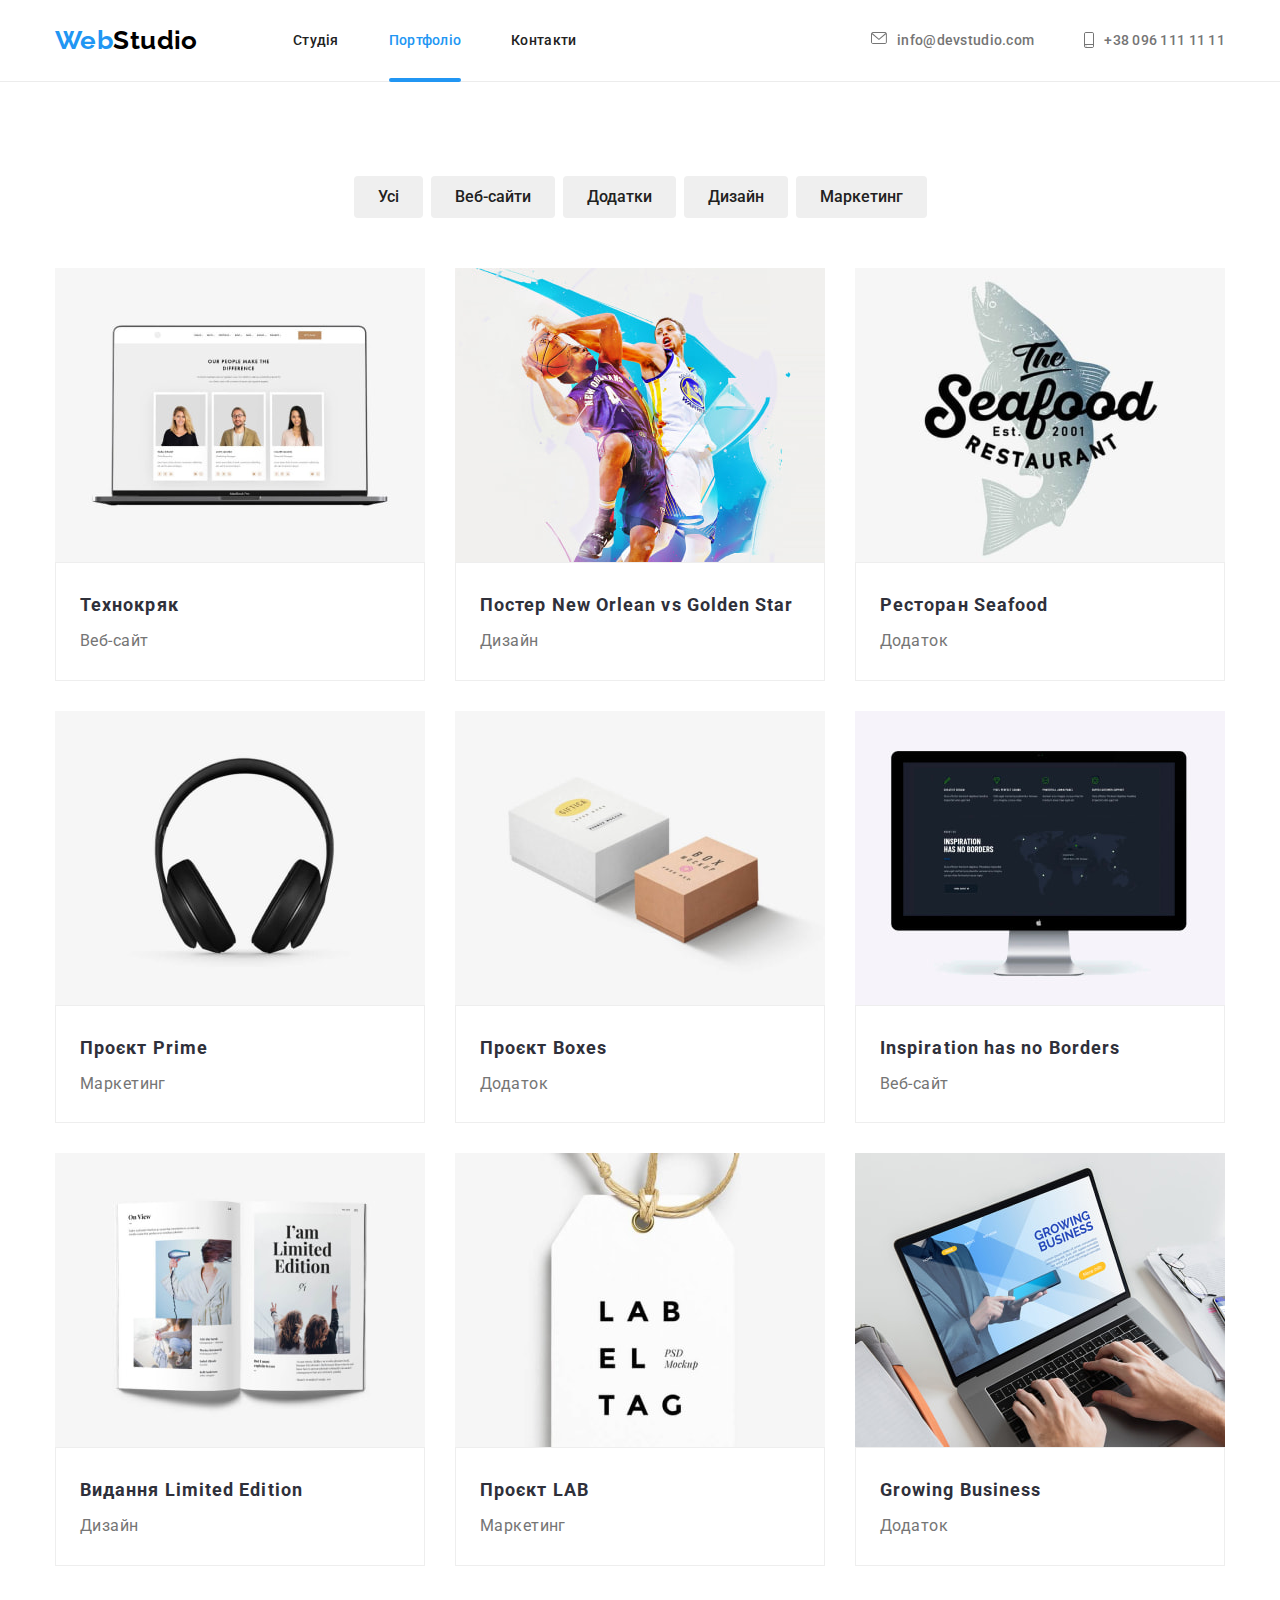
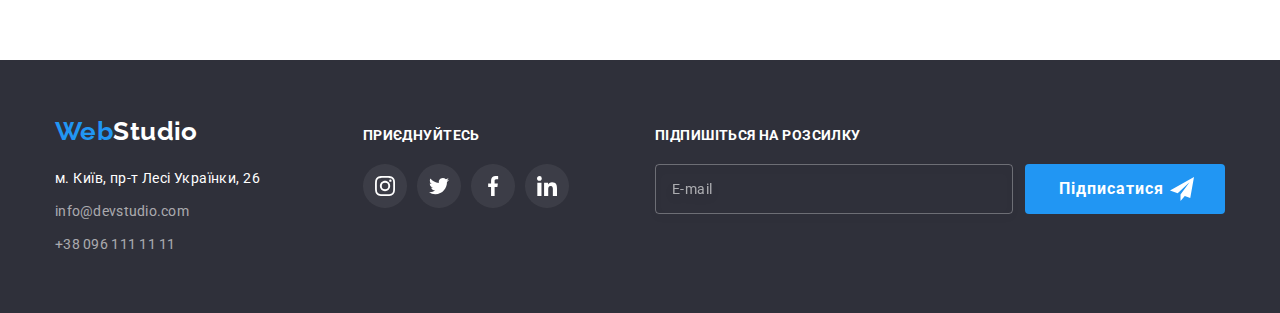
==== portfolio.html @ 3ad9e241 "v1.0" ====
<!DOCTYPE html>
<html lang="uk">

<head>
    <meta charset="UTF-8">
    <meta http-equiv="X-UA-Compatible" content="IE=edge">
    <meta name="viewport" content="width=device-width, initial-scale=1.0">
    <link rel="preconnect" href="https://fonts.googleapis.com">
    <link rel="preconnect" href="https://fonts.gstatic.com" crossorigin>
    <link
        href="https://fonts.googleapis.com/css2?family=Raleway:wght@700&family=Roboto:wght@400;500;700;900&display=swap"
        rel="stylesheet">
    <title>Портфоліо</title>
    <link rel="stylesheet" href="https://cdnjs.cloudflare.com/ajax/libs/modern-normalize/1.1.0/modern-normalize.css">
    <link rel="stylesheet" href="./styles/styles.css">
</head>

<body>

    <header>
        <div class="header-portfolio">
            <nav>
                <div class="header-container">
                    <a href="./index.html" class="logo">Web<span class="header-logostudio">Studio</span></a>
                    <ul class="site-nav">
                        <li class="item"><a href="./index.html" class="link">Студія</a></li>
                        <li class="item"><a href="./portfolio.html" class="link current">Портфоліо</a></li>
                        <li class="item"><a href="./index.html" class="link ">Контакти</a></li>
                    </ul>
                    <ul class="site-contacts">
                        <li class="item-contacts"><a href="mailto:info@devstudio.com" class="contacts"><svg
                                    class="icon-two" width="16" height="12">
                                    <use href="./images/icons.svg#.iconletter"></use>
                                </svg>info@devstudio.com</a>
                        </li>
                        <li class="item-contacts"><a href="tel:+380961111111" class="contacts"><svg class="icon-one"
                                    width="16" height="12">
                                    <use href="./images/icons.svg#.iconsmartphone"></use>
                                </svg>+38 096 111 11 11</a>
                        </li>
                    </ul>
                </div>
            </nav>
        </div>
    </header>

    <main>
        <section class="section">
            <div class="container">
                <h1 class="visually-hidden">Портфоліо</h1>
                <ul class="nav-portfolio">
                    <li class="item-nav-portfolio"><button type="button" class="button">Усі</button></li>
                    <li class="item-nav-portfolio"><button type="button" class="button">Веб-сайти</button></li>
                    <li class="item-nav-portfolio"><button type="button" class="button">Додатки</button></li>
                    <li class="item-nav-portfolio"><button type="button" class="button">Дизайн</button></li>
                    <li class="item-nav-portfolio"><button type="button" class="button">Маркетинг</button></li>
                </ul>
                <ul class="portfolio">
                    <li class="portfolio-elements">
                        <a href="">
                            <div class="portfolio-relative">
                                <img src="./images/tehnokrjak.jpg" alt="tehnokrjak" height="294" width="370">
                                <div class="portfolio-absolute">
                                    <h3>
                                        Ресурс пропонує комплексні пропозиції з різним рівнем функціоналу та сервісів.
                                        Все
                                        це дозволить відвідувачу отримати
                                        вичерпні відомості про компанію чи приватну особу.
                                    </h3>
                                </div>
                            </div>
                            <div class="img-text">
                                <h2 class="section-text items-element">Технокряк</h2>
                                <p class="section-title items-element">Веб-сайт</p>
                            </div>
                        </a>
                    </li>
                    <li class="portfolio-elements">
                        <a href="">
                            <div class="portfolio-relative">
                                <img src="./images/orleanvsgolden.jpg" alt="orleanvsgolden" height="294" width="370">
                                <div class="portfolio-absolute">
                                    <h3>
                                        Ресурс пропонує комплексні пропозиції з різним рівнем функціоналу та сервісів.
                                        Все
                                        це дозволить відвідувачу отримати
                                        вичерпні відомості про компанію чи приватну особу.
                                    </h3>
                                </div>
                            </div>
                            <div class="img-text">
                                <h2 class="section-text items-element">Постер New Orlean vs Golden Star</h2>
                                <p class="section-title items-element">Дизайн</p>
                            </div>
                        </a>
                    </li>
                    <li class="portfolio-elements">
                        <a href="">
                            <div class="portfolio-relative">
                                <img src="./images/restoran-seafod.jpg" alt="restoran-seafod" height="294" width="370">
                                <div class="portfolio-absolute">
                                    <h3>
                                        Ресурс пропонує комплексні пропозиції з різним рівнем функціоналу та сервісів.
                                        Все
                                        це дозволить відвідувачу отримати
                                        вичерпні відомості про компанію чи приватну особу.
                                    </h3>
                                </div>
                            </div>
                            <div class="img-text">
                                <h2 class="section-text items-element">Ресторан Seafood</h2>
                                <p class="section-title items-element">Додаток</p>
                            </div>
                        </a>
                    </li>
                    <li class="portfolio-elements">
                        <a href="">
                            <div class="portfolio-relative">
                                <img src="./images/proekt-prime.jpg" alt="proekt-prime" height="294" width="370">
                                <div class="portfolio-absolute">
                                    <h3>
                                        Ресурс пропонує комплексні пропозиції з різним рівнем функціоналу та сервісів.
                                        Все
                                        це дозволить відвідувачу отримати
                                        вичерпні відомості про компанію чи приватну особу.
                                    </h3>
                                </div>
                            </div>
                            <div class="img-text">
                                <h2 class="section-text items-element">Проєкт Prime</h2>
                                <p class="section-title items-element">Маркетинг</p>
                            </div>
                        </a>
                    </li>
                    <li class="portfolio-elements">
                        <a href="">
                            <div class="portfolio-relative">
                                <img src="./images/proekt-boxes.jpg" alt="proekt-boxes" height="294" width="370">
                                <div class="portfolio-absolute">
                                    <h3>
                                        Ресурс пропонує комплексні пропозиції з різним рівнем функціоналу та сервісів.
                                        Все
                                        це дозволить відвідувачу отримати
                                        вичерпні відомості про компанію чи приватну особу.
                                    </h3>
                                </div>
                            </div>
                            <div class="img-text">
                                <h2 class="section-text items-element">Проєкт Boxes</h2>
                                <p class="section-title items-element">Додаток</p>
                            </div>
                        </a>
                    </li>
                    <li class="portfolio-elements">
                        <a href="">
                            <div class="portfolio-relative">
                                <img src="./images/inspiration-borders.jpg" alt="inspiration-borders" height="294"
                                    width="370">
                                <div class="portfolio-absolute">
                                    <h3>
                                        Ресурс пропонує комплексні пропозиції з різним рівнем функціоналу та сервісів.
                                        Все
                                        це дозволить відвідувачу отримати
                                        вичерпні відомості про компанію чи приватну особу.
                                    </h3>
                                </div>
                            </div>
                            <div class="img-text">
                                <h2 class="section-text items-element">Inspiration has no Borders</h2>
                                <p class="section-title items-element">Веб-сайт</p>
                            </div>
                        </a>
                    </li>
                    <li class="portfolio-elements">
                        <a href="">
                            <div class="portfolio-relative">
                                <img src="./images/limited-edition.jpg" alt="limited edition" height="294" width="370">
                                <div class="portfolio-absolute">
                                    <h3>
                                        Ресурс пропонує комплексні пропозиції з різним рівнем функціоналу та сервісів.
                                        Все
                                        це дозволить відвідувачу отримати
                                        вичерпні відомості про компанію чи приватну особу.
                                    </h3>
                                </div>
                            </div>
                            <div class="img-text">
                                <h2 class="section-text items-element">Видання Limited Edition</h2>
                                <p class="section-title items-element">Дизайн</p>
                            </div>
                        </a>
                    </li>
                    <li class="portfolio-elements">
                        <a href="">
                            <div class="portfolio-relative">
                                <img src="./images/lab.jpg" alt="lab" height="294" width="370">
                                <div class="portfolio-absolute">
                                    <h3>
                                        Ресурс пропонує комплексні пропозиції з різним рівнем функціоналу та сервісів.
                                        Все
                                        це дозволить відвідувачу отримати
                                        вичерпні відомості про компанію чи приватну особу.
                                    </h3>
                                </div>
                            </div>
                            <div class="img-text">
                                <h2 class="section-text items-element">Проєкт LAB</h2>
                                <p class="section-title items-element">Маркетинг</p>
                            </div>
                        </a>
                    </li>
                    <li class="portfolio-elements">
                        <a href="">
                            <div class="portfolio-relative">
                                <img src="./images/growing-business.jpg" alt="growing-business" height="294"
                                    width="370">
                                <div class="portfolio-absolute">
                                    <h3>
                                        Ресурс пропонує комплексні пропозиції з різним рівнем функціоналу та сервісів.
                                        Все
                                        це дозволить відвідувачу отримати
                                        вичерпні відомості про компанію чи приватну особу.
                                    </h3>
                                </div>
                            </div>
                            <div class="img-text">
                                <h2 class="section-text items-element">Growing Business</h2>
                                <p class="section-title items-element">Додаток</p>
                            </div>
                        </a>
                    </li>
                </ul>
            </div>
        </section>
    </main>

    <footer>
        <div class="container footers">
            <div>
                <a href="./index.html" class="foooter-logo">Web<span class="foooter-logostudio">Studio</span></a>
                <address class="address">
                    <p class="adress-city">м. Київ, пр-т Лесі Українки, 26</p>
                    <ul class="footer-contacts">
                        <li><a href="mailto:info@devstudio.com" class="contacts-footer">info@devstudio.com</a></li>
                        <li><a href="tel:+380961111111" class="contacts-footer">+38 096 111 11 11</a></li>
                    </ul>
                </address>
            </div>
            <div class="soc-box">
                <p class="soc-text">приєднуйтесь</p>
                <div>
                    <ul class="footer-soc-list">
                        <li class="soc-items"><a href="" class="soc-link"><svg width="20" height="20" class="soc-icons">
                                    <use href="./images/icons.svg#.iconinstagram"></use>
                                </svg></a></li>
                        <li class="soc-items"><a href="" class="soc-link"><svg width="20" height="20" class="soc-icons">
                                    <use href="./images/icons.svg#.icontwitter"></use>
                                </svg></a></li>
                        <li class="soc-items"><a href="" class="soc-link"><svg width="20" height="20" class="soc-icons">
                                    <use href="./images/icons.svg#.iconfacebook"></use>
                                </svg></a></li>
                        <li class="soc-items"><a href="" class="soc-link"><svg width="20" height="20" class="soc-icons">
                                    <use href="./images/icons.svg#.iconlinkedin"></use>
                                </svg></a></li>
                    </ul>
                </div>
            </div>
            <div class="form-box">
                <form class="form-sub">
                    <label class="email-sub-lable" for="email-sub">Підпишіться на розсилку</label>
                    <div class="form-input-box">
                        <input class="form-input" type="email" name="email-sub" placeholder="E-mail" required />
                        <button type="submit" class="form-button">Підписатися
                            <svg class="form-submit-icon" width="24" height="24">
                                <use href="./images/icons.svg#.iconsend"></use>
                            </svg>
                        </button>
                    </div>
                
                </form>
            </div>
        </div>
    </footer>
</body>

</html>
---- styles/styles.css ----
html {
    box-sizing: border-box;
}

*,
*::before,
*::after {
    box-sizing: inherit;
    list-style: none;
}

:root {
    --primary-text-color: #212121;
    --title-text-color: #757575;
    --accent-color: #2196F3;
    --title-primary-fon: #FFFFFF;
    --fon-teamm: #F5F4FA;
    --fon-logostudio: #000000;
    --background-color: #2F303A;
    --button-active: #188CE8;
    --contacts-footer: #FFFFFF99;
    --border-color: rgba(255, 255, 255, 0);
    --header-portfolio: #ECECEC;
    --border-portfolio: #EEEEEE;
    --background-hero: #C4C4C4;
    --border-klient-color: #AFB1B8;
    --work-img-title-color: rgba(47, 48, 58, 80%);
    --portfolio-animation: rgba(33, 150, 243, 90%);
    --background-color-shadov: rgba(0, 0, 0, 0.25);
    --modal-border-color: rgba(33, 33, 33, 0.2);
    --placeholder-color: rgba(117, 117, 117, 0.5);
    --footer-placeholder-color: rgba(255, 255, 255, 0.6);
    --modal-input-direcktion-color: rgba(33, 150, 243, 1);
}

body {
    font-family: 'Roboto', sans-serif;
    background-color: var(--title-primary-fon);
    color: var(--primary-text-color);
    letter-spacing: 0.03em;
    font-size: 14px;

}

.visually-hidden {
    position: absolute;
    width: 1px;
    height: 1px;
    margin: -1px;
    border: 0;
    padding: 0;
    white-space: nowrap;
    clip-path: inset(100%);
    clip: rect(0 0 0 0);
    overflow: hidden;
}


.link.current {
    color: var(--accent-color);
}


/******************КОНТЕЙНЕР****************/

.container {
    width: 1200px;
    margin-left: auto;
    margin-right: auto;
    padding: 0px 15px;
}

/********************************************/
.section {
    padding-top: 94px;
    padding-bottom: 94px;
}

h1,
h2,
h3,
p {
    margin-top: 0%;
    margin-bottom: 0%;
}

ul {
    padding-inline-start: 0px;
    margin: 0;
}

img {
    display: block;
    max-width: 100%;
    height: auto;
}


/*****************MODAL*********************/

.backdrop {
    position: fixed;
    top: 0;
    left: 0;
    width: 100%;
    height: 100%;
    background-color: var(--background-color-shadov);

    opacity: 1;
    transition: opacity 250ms cubic-bezier(0.4, 0, 0.2, 1);
}

.backdrop.is-hidden {
    opacity: 0;
    pointer-events: none;
}

.backdrop.is-hidden .modal {
    transform: translate(-50%, -50%) scale(1);
}

.modal {
    position: absolute;
    top: 50%;
    left: 50%;
    width: 530px;
    height: 581px;
    padding: 40px;

    border-radius: 4px;
    background-color: var(--title-primary-fon);
    box-shadow: 0 4px 4px var(--background-color-shadov);

    transform: translate(-50%, -50%) scale(1);
    transition: transform 250ms cubic-bezier(0.4, 0, 0.2, 1);
}

.modal-icons {
    width: 100%;
    height: 100%;
}

.modal-btn {
    position: absolute;
    top: 1.5%;
    left: 93%;
    width: 30px;
    height: 30px;
    background-color: #ffffff;
    border-radius: 50%;
    border: 1px solid rgba(0, 0, 0, 0.1);
    cursor: pointer;
}

.modal-btn:hover,
.modal-btn:focus {
    fill: var(--accent-color);
}

.modal-title {
    font-weight: 700;
    font-size: 20px;
    line-height: 1.2;
    text-align: center;
    margin-bottom: 12px;
}

/*******FORM-MODAL*******/

.modal-input {
    width: 100%;
    height: 40px;
    border: 1px solid var(--modal-border-color);
    border-radius: 4px;
    padding-top: 11px;
    padding-bottom: 11px;
    padding-left: 42px;
    cursor: pointer;
    outline: none;

    transition-duration: 250ms;
    transition-timing-function: cubic-bezier(0.4, 0, 0.2, 1);
}

.modal-input:hover,
.modal-input:focus,
.modal-textarea:hover,
.modal-textarea:focus {
    border-color: var(--accent-color)
}

.modal-input:hover~svg,
.modal-input:focus~svg {
    fill: #188CE8;
}

.modal-textarea {
    width: 100%;
    height: 120px;
    border: 1px solid var(--modal-border-color);
    border-radius: 4px;
    padding: 12px 16px;
    resize: none;
    cursor: pointer;
    outline: none;
    margin-bottom: 20px;

    transition-duration: 250ms;
    transition-timing-function: cubic-bezier(0.4, 0, 0.2, 1);
}

.modal-textarea::placeholder {
    font-weight: 400;
    font-size: 12px;
    line-height: 1.2;
    letter-spacing: 0.01em;
    color: var(--placeholder-color);
}

.modal-input-group {
    margin-bottom: 10px;
}

.modal-input-group-comment {
    margin-bottom: 0;
}

.modal-input-group label,
.modal-input-group-comment label {
    display: block;
    margin-bottom: 4px;
    font-size: 12px;
    line-height: 1.2;
    letter-spacing: 0.01em;
    text-align: left;
    color: var(--title-text-color);
}

.modal-input-icon {
    position: absolute;
    width: 18px;
    height: 18px;
    top: 50%;
    left: 12px;
    transform: translateY(-50%);

    transition-duration: 250ms;
    transition-timing-function: cubic-bezier(0.4, 0, 0.2, 1);
}

.modal-input-wrapper {
    position: relative;
}

/*******************************************/


.modal-politic-label {
    display: flex;
    justify-content: center;
    align-items: center;
    font-weight: 400;
    font-size: 14px;
    line-height: 1.7;
    letter-spacing: 0.03em;
    margin-bottom: 25px;
    color: rgba(117, 117, 117, 1);
}


.modal-chek {
    display: inline-flex;
    width: 16px;
    height: 15px;
    border: 2px solid var(--primary-text-color);
    border-radius: 2px;
    margin-right: 10px;
}

.checkbox:checked + .modal-chek {
    border-color: transparent;
    background-image: url(../images/check.svg);
    background-size: contain;
    background-origin: border-box;
    background-repeat: no-repeat;
    background-position: center;
}
/*****************************************/

.input-direcktion {
    font-weight: 400;
    font-size: 14px;
    line-height: 1.7;
    letter-spacing: 0.03em;
    color: var(--modal-input-direcktion-color);
    text-decoration-line: underline;
    cursor: pointer;
}

.submit-button-modal:hover,
.submit-button-modal:focus,
.submit-button-modal:active {
    background-color: var(--button-active);
    box-shadow: 0 4px 4px var(--background-color-shadov);
}

.submit-button-modal {
    cursor: pointer;
    color: var(--title-primary-fon);
    background-color: var(--accent-color);
    letter-spacing: 0.06em;
    font-weight: 700;
    font-size: 16px;
    line-height: 1.8;
    font-Family: 'Roboto', sans-serif;
    display: flex;
    min-width: 200px;
    height: 50px;
    border-radius: 4px;
    text-align: center;
    padding: 10px 52px;
    border: none;
    margin: auto;

    transition-property: background-color;
    transition-duration: 250ms;
    transition-timing-function: cubic-bezier(0.4, 0, 0.2, 1);
}

/*****************logo*********************/

.logo {
    text-decoration: none;
    font-family: 'Raleway', sans-serif;
    color: var(--accent-color);
    font-weight: 700;
    font-size: 26px;
    line-height: 1.2;
    margin-right: 93px;
    width: 145px;
    padding-top: 25px;
    padding-bottom: 25px;
    display: flex;
}

.header-logostudio {
    color: var(--fon-logostudio);
}

.foooter-logostudio {
    color: var(--title-primary-fon);
}

/* header */

.header {
    width: 1200px;
    margin-left: auto;
    margin-right: auto;
    padding: 0px 15px;
}

.header-container {
    display: flex;
    align-items: center;
}

.site-contacts {
    display: flex;
    margin-left: auto;
    margin-bottom: 0;
    margin-top: 0;
    align-items: center;
}

.contacts {
    text-decoration: none;
    color: var(--title-text-color);
    font-weight: 500;
    line-height: 1.2;
    letter-spacing: 0.02em;
    padding-top: 32px;
    padding-bottom: 32px;
    display: flex;

    transition-duration: 250ms;
    transition-timing-function: cubic-bezier(0.4, 0, 0.2, 1);
}

.site-contacts .item-contacts:not(:last-child) {
    margin-right: 50px;
}

.site-nav {
    display: flex;
    list-style: none;
    margin: 0;
}

.site-nav .item:not(:last-child) {
    margin-right: 50px;
}

.site-nav .link:hover,
.site-nav .link:focus,
.site-contacts .contacts:hover,
.site-contacts .contacts:focus {
    color: var(--accent-color);
}


.link {
    color: var(--primary-text-color);
    text-decoration: none;
    font-size: 14px;
    line-height: 1.2;
    font-weight: 500;
    letter-spacing: 0.02em;
    display: block;
    padding-top: 32px;
    padding-bottom: 32px;

    transition-property: color;
    transition-duration: 250ms;
    transition-timing-function: cubic-bezier(0.4, 0, 0.2, 1);
}

.link.current {
    position: relative;
}

.current::after {
    content: "";

    position: absolute;
    left: 0;
    bottom: 0;

    border-radius: 2px;
    display: block;
    width: 100%;
    height: 4px;
    background-color: var(--accent-color);
    transform: translateY(1px);
}


.icon-one {
    width: 10px;
    height: 16px;
    margin-right: 10px;
    fill: currentColor;
    border-radius: 2px;
    display: inline-flex;

    transition-property: box-shadow;
    transition-duration: 250ms;
    transition-timing-function: cubic-bezier(0.4, 0, 0.2, 1);
}

.icon-two {
    width: 16px;
    height: 12px;
    margin-right: 10px;
    fill: currentColor;
    border-radius: 2px;
    display: inline-flex;

    transition-property: box-shadow;
    transition-duration: 250ms;
    transition-timing-function: cubic-bezier(0.4, 0, 0.2, 1);
}

.contacts:hover>.icon-one,
.contacts:focus>.icon-one,
.contacts:hover>.icon-two,
.contacts:focus>.icon-two {
    box-shadow: 0 4px 4px var(--background-color-shadov);
}

/* main */

.hero {
    max-width: 1600px;
    height: 600px;
    margin-left: auto;
    margin-right: auto;
    text-align: center;
    padding-top: 200px;
    padding-bottom: 200px;
    background-image: linear-gradient(rgba(47, 48, 58, 0.4),
            rgba(47, 48, 58, 0.4)),
        url('../images/hero.jpg');
    background-repeat: no-repeat;
    background-position: center;
    background-size: cover;
    background-color: var(--background-hero);
}

.hero-title {
    color: var(--title-primary-fon);
    letter-spacing: 0.06em;
    text-align: center;
    font-weight: 900;
    font-size: 44px;
    line-height: 1.3;
    margin-top: 0%;
    margin-bottom: 30px;
}

.button-studio:hover,
.button-studio:focus,
.button-studio:active {
    background-color: var(--button-active);
}

.button-studio {
    cursor: pointer;
    color: var(--title-primary-fon);
    background-color: var(--accent-color);
    letter-spacing: 0.06em;
    font-weight: 700;
    font-size: 16px;
    line-height: 1.8;
    font-Family: 'Roboto', sans-serif;
    display: inline-block;
    min-width: 216px;
    height: 50px;
    border-radius: 4px;
    text-align: center;
    padding: 10px 32px;
    border: none;

    transition-property: background-color;
    transition-duration: 250ms;
    transition-timing-function: cubic-bezier(0.4, 0, 0.2, 1);
}

/* section */
.featuresbox {
    padding-bottom: 0;
}

.features {
    display: flex;
}

.features-box {
    display: block;
}

.features-box:not(:first-child) {
    margin-left: 30px;
}

.features-block {
    display: flex;
    width: 270px;
    height: 120px;
    justify-content: center;
    border-radius: 4px;
    background-color: var(--fon-teamm);
    margin-bottom: 30px;
}

.features_icon {
    margin: 25px 100px;
}



.features-subtitle {
    color: var(--title-text-color);
    line-height: 1.7;
    margin-top: 0;
    margin-bottom: 0;
}

.features-title {
    font-weight: 700;
    line-height: 1.2;
    font-size: 14px;
    margin-top: 0;
    margin-bottom: 10px;
}

.work {
    display: flex;
    gap: 30px;
    padding-inline-start: 0px;
}

.work-title {
    font-weight: 700;
    font-size: 36px;
    line-height: 1.2;
    text-align: center;
    margin-top: 0;
    margin-bottom: 50px;
}



.work-img-title {
    display: flex;
    color: var(--title-primary-fon);
    font-weight: 700;
    font-size: 14px;
    line-height: 1.2;
    text-align: center;
    justify-content: center;
    align-items: center;
    text-transform: uppercase;
}

.work-list {
    position: relative;
    display: block;
}


.work-title-box {
    position: absolute;
    display: flex;
    top: 76%;
    right: 0%;
    width: 370px;
    height: 70px;
    text-align: center;
    justify-content: center;
    background-color: var(--work-img-title-color);
}


.section-teamtitle {
    font-weight: 700;
    font-size: 36px;
    line-height: 1.2;
    text-align: center;
    margin-top: 0;
    margin-bottom: 50px;
}

.section-team {
    background-color: var(--fon-teamm);
}

.team {
    display: flex;
    gap: 30px;
    padding-inline-start: 0px;
}

.image-text {
    padding-top: 30px;
    padding-bottom: 30px;
    background-color: #FFFFFF;
    border-bottom-left-radius: 4px;
    border-bottom-right-radius: 4px;
}

.team-title {
    font-weight: 500;
    font-size: 16px;
    line-height: 1.2;
    text-align: center;
    margin-top: 0;
    margin-bottom: 10px;
}

.team-subtitle {
    color: var(--title-text-color);
    font-size: 16px;
    line-height: 1.2;
    text-align: center;
    margin-top: 0;
    margin-bottom: 16px;
}

.team-soc-list {
    display: flex;
    justify-content: center;
    align-items: center;
    gap: 10px;
}

.team-soc-items {
    width: 44px;
    height: 44px;
    justify-content: center;
}

.team-soc-link {
    width: 100%;
    height: 100%;
    display: flex;
    border-radius: 50%;
    justify-content: center;
    align-items: center;
    color: var(--border-klient-color);

    transition-duration: 250ms;
    transition-timing-function: cubic-bezier(0.4, 0, 0.2, 1);
}

.team-card {
    width: 270px;
    height: 428px;
    box-shadow: 0 4px 4px var(--background-color-shadov);
    border-radius: 4px;
}


.team-soc-link:hover,
.team-soc-link:focus {
    background-color: var(--accent-color);
    color: #ffffff;
}

.team-soc-icons {
    fill: currentColor;
}


.klient-title {
    font-weight: 700;
    font-size: 36px;
    line-height: 1.2;
    text-align: center;
    margin-top: 0;
    margin-bottom: 50px;
}


.klient-list {
    display: flex;
    justify-content: center;
    align-items: center;
    gap: 30px;
    padding-inline-start: 0px;
}

.klient-items {
    width: 170px;
    height: 92px;
    border: 1px solid var(--border-klient-color);
    border-radius: 4px;

    transition-property: border-color;
    transition-duration: 250ms;
    transition-timing-function: cubic-bezier(0.4, 0, 0.2, 1);
}

.klient-link {
    width: 100%;
    height: 100%;
    display: flex;
    justify-content: center;
    align-items: center;
    padding: 16px 32px;
    fill: var(--border-klient-color);


    transition-duration: 250ms;
    transition-timing-function: cubic-bezier(0.4, 0, 0.2, 1);
}

.klient-link:hover,
.klient-link:focus,
.klient-items:hover,
.klient-items:focus {
    fill: var(--accent-color);
    border-color: var(--accent-color);
}


/* footer */

footer {
    background-color: var(--background-color);
    padding-top: 56px;
    padding-bottom: 56px;
}

.adress-city,
.footer-contacts {
    font-style: normal;
}

.adress-city {
    color: var(--title-primary-fon);
    line-height: 1.7;
    display: block;
    margin-bottom: 9px;
}

.footer-contacts {
    text-decoration: none;
    color: var(--title-text-color);
    line-height: 1.2;
    letter-spacing: 0.02em;
    margin-top: 0;
    margin-bottom: 0;
}

.footer-contacts li:not(:last-child) {
    margin-bottom: 9px;
}

.contacts-footer {
    text-decoration: none;
    color: var(--contacts-footer);
    line-height: 1.7;
}

.foooter-logo {
    text-decoration: none;
    font-family: 'Raleway', sans-serif;
    color: var(--accent-color);
    font-weight: 700;
    font-size: 26px;
    line-height: 1.2;
    margin-right: 93px;
    display: flex;
    margin-bottom: 20px;
}

.footers {
    display: flex;
    align-items: baseline;
}

.soc-text {
    color: var(--title-primary-fon);
    font-weight: 700;
    font-size: 14px;
    line-height: 1.2;
    margin-bottom: 20px;
    text-transform: uppercase;
}

.footer-soc-list {
    display: flex;
    justify-content: center;
    align-items: center;
    gap: 10px;
}

.soc-items {
    width: 44px;
    height: 44px;
}

.soc-icons {
    fill: var(--title-primary-fon);
}

.soc-link {
    width: 100%;
    height: 100%;
    display: flex;
    background-color: #ffffff11;
    border-radius: 50%;
    justify-content: center;
    align-items: center;

    transition-duration: 250ms;
    transition-timing-function: cubic-bezier(0.4, 0, 0.2, 1);
}

.soc-link:hover,
.soc-link:focus {
    background-color: var(--accent-color);
}

.soc-box {
    margin-left: 72px;
}


/***********************************************/


.form-box {
    margin-left: auto;
    width: 570px;
}

.form-box form {
    width: 100%;
}

.email-sub-lable {
    color: var(--title-primary-fon);
    font-weight: 700;
    font-size: 14px;
    line-height: 1.2;
    margin-bottom: 20px;
    text-transform: uppercase;
    display: inline-block;
}

.form-input-box {
    display: flex;
    margin-left: auto;
}

.form-input {
    display: flex;
    align-items: center;
    justify-content: center;
    width: 358px;
    height: 50px;
    background: transparent;
    padding: 15px 16px;
    border: 1px solid rgba(255, 255, 255, 0.3);
    filter: drop-shadow(0px 4px 4px rgba(0, 0, 0, 0.15));
    border-radius: 4px;
    outline: none;
    cursor: pointer;
}

.form-input:focus,
.form-input:hover {
    color: var(--footer-placeholder-color);
}

.form-input::placeholder {
    width: 47px;
    height: 20px;
    letter-spacing: 0.03em;
    color: var(--footer-placeholder-color);
}


.form-button:hover,
.form-button:focus,
.form-button:active {
    background-color: var(--button-active);
}

.form-button {
    cursor: pointer;
    color: var(--title-primary-fon);
    background-color: var(--accent-color);
    letter-spacing: 0.06em;
    font-weight: 700;
    font-size: 16px;
    line-height: 1.9;
    font-Family: 'Roboto', sans-serif;
    min-width: 200px;
    height: 50px;
    border-radius: 4px;
    text-align: center;
    padding: 10px 24px 10px 34px;
    border: none;
    margin-left: 12px;
    display: flex;
    align-items: center;
    justify-content: center;

    transition-property: background-color;
    transition-duration: 250ms;
    transition-timing-function: cubic-bezier(0.4, 0, 0.2, 1);
}

.form-submit-icon {
    width: 24px;
    height: 24px;
    fill: currentColor;
    margin: auto;
}

/*      PORTFOLIO      */


header {
    border-bottom: 1px solid var(--header-portfolio);
}

.header-portfolio {
    width: 1200px;
    margin-left: auto;
    margin-right: auto;
    padding: 0px 15px;
}

.button {
    cursor: pointer;
    color: var(--button-color);
    font-weight: 500;
    font-size: 16px;
    line-height: 1.6;
    font-Family: 'Roboto', sans-serif;
    border-radius: 4px;
    border-color: var(--border-color);
    padding: 6px 22px;

    transition-property: color, background-color, box-shadow;
    transition-duration: 250ms;
    transition-timing-function: cubic-bezier(0.4, 0, 0.2, 1);
}

.button:hover,
.button:focus,
.button:active {
    color: var(--title-primary-fon);
    background-color: var(--accent-color);
    box-shadow: 0 4px 4px var(--background-color-shadov);
}

.nav-portfolio {
    display: flex;
    justify-content: center;
    margin-top: 0;
    margin-bottom: 50px;
}

.item-nav-portfolio {
    display: block;
}

.item-nav-portfolio:not(:last-child) {
    margin-right: 8px;
}


.portfolio {
    display: flex;
    flex-wrap: wrap;
}


.portfolio-elements {
    width: 370px;
    margin-right: 30px;
    margin-bottom: 30px;

    transition-property: box-shadow;
    transition-duration: 250ms;
    transition-timing-function: cubic-bezier(0.4, 0, 0.2, 1);
}

.portfolio-elements:hover,
.portfolio-elements:focus {
    box-shadow: 0 4px 4px var(--background-color-shadov);
}

.portfolio-elements:nth-last-child(-n + 3) {
    margin-bottom: 0px;
}

.portfolio-elements:nth-child(3n) {
    margin-right: 0;
}


.img-text {
    padding: 24px;
    border: 1px solid var(--border-portfolio);
}

.section-text {
    font-weight: 700;
    font-size: 18px;
    line-height: 2;
    letter-spacing: 0.06em;
    margin-top: 0;
    margin-bottom: 0;
    color: var(--background-color);
}

.section-title {
    color: var(--title-text-color);
    font-size: 16px;
    line-height: 1.8;
    margin-top: 0;
    margin-bottom: 0;
}

.items-element:not(:last-child) {
    margin-bottom: 4px;
}

a {
    text-decoration: none;
}

.portfolio-relative {
    position: relative;
    overflow: hidden;
}

.portfolio-absolute {
    position: absolute;
    top: 0;
    left: 0;
    width: 370px;
    height: 294px;
    background-color: var(--portfolio-animation);

    transform: translatey(100%);
    transition: transform 250ms ease;
}

.portfolio-absolute>h3 {
    font-weight: 400;
    font-size: 18px;
    line-height: 1.5;
    color: var(--title-primary-fon);
    margin: 63px 24px;
}


.portfolio-elements:hover .portfolio-absolute {
    transform: translatex(0);
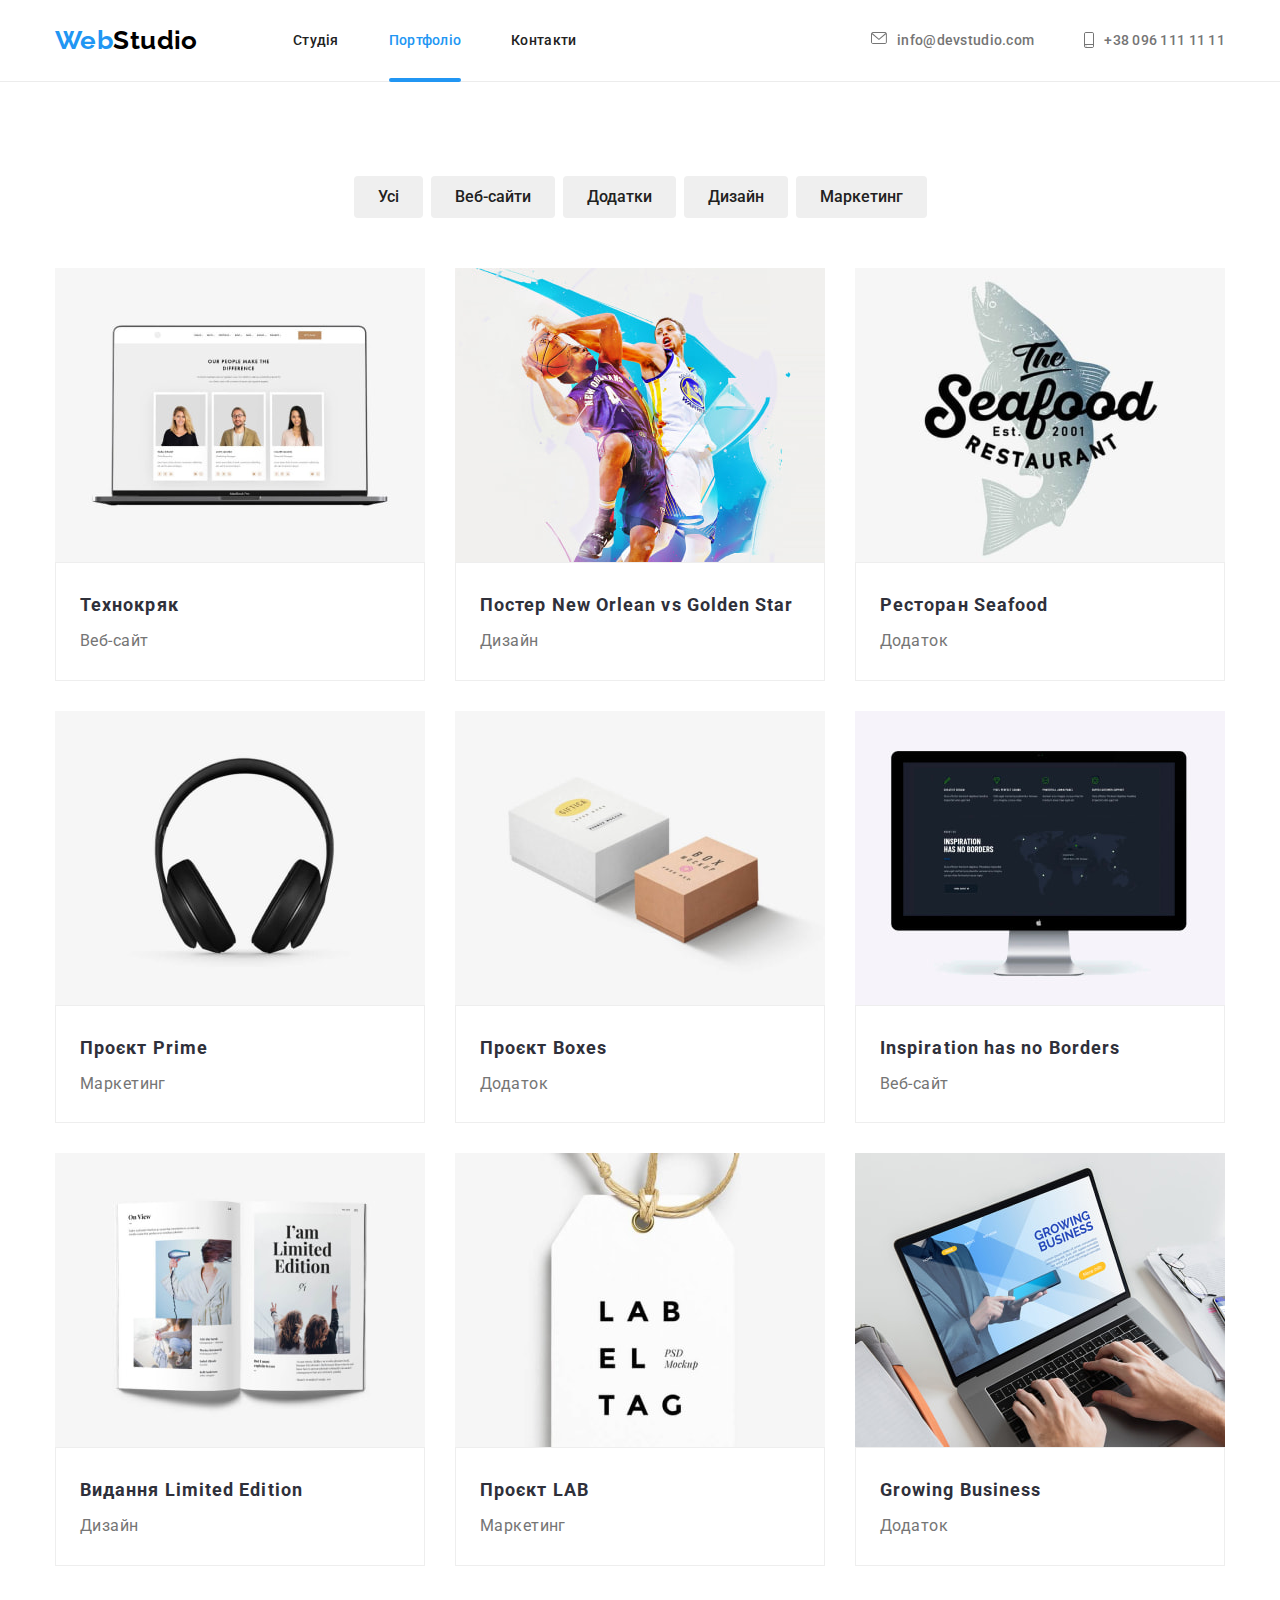
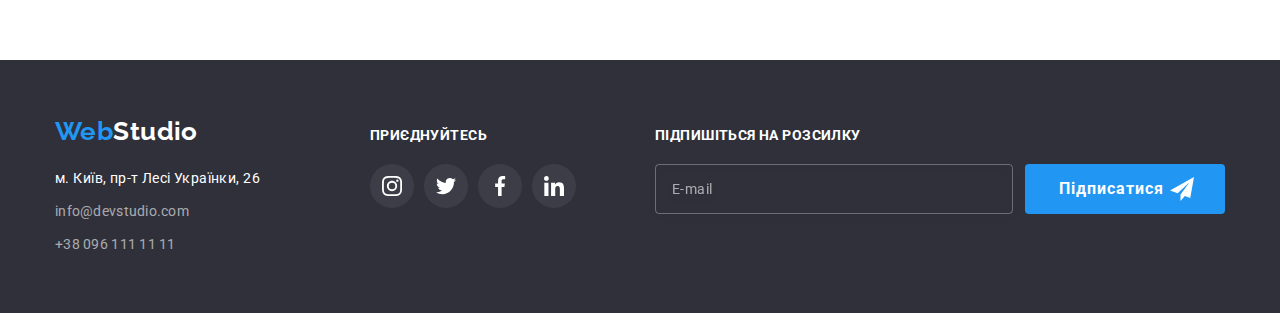
==== commit 6f723ad1: "bem" ====
--- a/portfolio.html
+++ b/portfolio.html
@@ -16,28 +16,26 @@
 </head>
 
 <body>
-
-    <header>
-        <div class="header-portfolio">
+    <header class="header__portfolio">
+        <div class="header">
             <nav>
-                <div class="header-container">
-                    <a href="./index.html" class="logo">Web<span class="header-logostudio">Studio</span></a>
-                    <ul class="site-nav">
-                        <li class="item"><a href="./index.html" class="link">Студія</a></li>
-                        <li class="item"><a href="./portfolio.html" class="link current">Портфоліо</a></li>
-                        <li class="item"><a href="./index.html" class="link ">Контакти</a></li>
-                    </ul>
-                    <ul class="site-contacts">
-                        <li class="item-contacts"><a href="mailto:info@devstudio.com" class="contacts"><svg
-                                    class="icon-two" width="16" height="12">
+                <div class="header__container">
+                    <a href="./index.html" class="header__logo">Web<span class="header__logostudio">Studio</span></a>
+                    <ul class="header__nav">
+                        <li class="item"><a href="./index.html" class="header__link">Студія</a></li>
+                        <li class="item"><a href="./portfolio.html" class="header__link header__current">Портфоліо</a></li>
+                        <li class="item"><a href="./index.html" class="header__link">Контакти</a></li>
+                    </ul>
+                    <ul class="header__list">
+                        <li class="header__items"><a href="mailto:info@devstudio.com" class="header__contacts"><svg
+                                    class="header__letter" width="16" height="12">
                                     <use href="./images/icons.svg#.iconletter"></use>
-                                </svg>info@devstudio.com</a>
+                                </svg> info@devstudio.com</a>
                         </li>
-                        <li class="item-contacts"><a href="tel:+380961111111" class="contacts"><svg class="icon-one"
-                                    width="16" height="12">
+                        <li class="header__items"><a href="tel:+380961111111" class="header__contacts"><svg class="header__phone"
+                                    width="10" height="16">
                                     <use href="./images/icons.svg#.iconsmartphone"></use>
-                                </svg>+38 096 111 11 11</a>
-                        </li>
+                                </svg> +38 096 111 11 11</a></li>
                     </ul>
                 </div>
             </nav>
@@ -47,185 +45,185 @@
     <main>
         <section class="section">
             <div class="container">
-                <h1 class="visually-hidden">Портфоліо</h1>
-                <ul class="nav-portfolio">
-                    <li class="item-nav-portfolio"><button type="button" class="button">Усі</button></li>
-                    <li class="item-nav-portfolio"><button type="button" class="button">Веб-сайти</button></li>
-                    <li class="item-nav-portfolio"><button type="button" class="button">Додатки</button></li>
-                    <li class="item-nav-portfolio"><button type="button" class="button">Дизайн</button></li>
-                    <li class="item-nav-portfolio"><button type="button" class="button">Маркетинг</button></li>
+                <h1 class="visually__hidden">Портфоліо</h1>
+                <ul class="portfolio__nav">
+                    <li class="portfolio__item"><button type="button" class="button">Усі</button></li>
+                    <li class="portfolio__item"><button type="button" class="button">Веб-сайти</button></li>
+                    <li class="portfolio__item"><button type="button" class="button">Додатки</button></li>
+                    <li class="portfolio__item"><button type="button" class="button">Дизайн</button></li>
+                    <li class="portfolio__item"><button type="button" class="button">Маркетинг</button></li>
                 </ul>
                 <ul class="portfolio">
-                    <li class="portfolio-elements">
-                        <a href="">
-                            <div class="portfolio-relative">
+                    <li class="portfolio__elements">
+                        <a href="">
+                            <div class="portfolio__relative">
                                 <img src="./images/tehnokrjak.jpg" alt="tehnokrjak" height="294" width="370">
-                                <div class="portfolio-absolute">
-                                    <h3>
-                                        Ресурс пропонує комплексні пропозиції з різним рівнем функціоналу та сервісів.
-                                        Все
-                                        це дозволить відвідувачу отримати
-                                        вичерпні відомості про компанію чи приватну особу.
-                                    </h3>
-                                </div>
-                            </div>
-                            <div class="img-text">
-                                <h2 class="section-text items-element">Технокряк</h2>
-                                <p class="section-title items-element">Веб-сайт</p>
-                            </div>
-                        </a>
-                    </li>
-                    <li class="portfolio-elements">
-                        <a href="">
-                            <div class="portfolio-relative">
+                                <div class="portfolio__absolute">
+                                    <h3>
+                                        Ресурс пропонує комплексні пропозиції з різним рівнем функціоналу та сервісів.
+                                        Все
+                                        це дозволить відвідувачу отримати
+                                        вичерпні відомості про компанію чи приватну особу.
+                                    </h3>
+                                </div>
+                            </div>
+                            <div class="portfolio__text">
+                                <h2 class="portfolio__title portfolio__items">Технокряк</h2>
+                                <p class="portfolio__subtitle">Веб-сайт</p>
+                            </div>
+                        </a>
+                    </li>
+                    <li class="portfolio__elements">
+                        <a href="">
+                            <div class="portfolio__relative">
                                 <img src="./images/orleanvsgolden.jpg" alt="orleanvsgolden" height="294" width="370">
-                                <div class="portfolio-absolute">
-                                    <h3>
-                                        Ресурс пропонує комплексні пропозиції з різним рівнем функціоналу та сервісів.
-                                        Все
-                                        це дозволить відвідувачу отримати
-                                        вичерпні відомості про компанію чи приватну особу.
-                                    </h3>
-                                </div>
-                            </div>
-                            <div class="img-text">
-                                <h2 class="section-text items-element">Постер New Orlean vs Golden Star</h2>
-                                <p class="section-title items-element">Дизайн</p>
-                            </div>
-                        </a>
-                    </li>
-                    <li class="portfolio-elements">
-                        <a href="">
-                            <div class="portfolio-relative">
+                                <div class="portfolio__absolute">
+                                    <h3>
+                                        Ресурс пропонує комплексні пропозиції з різним рівнем функціоналу та сервісів.
+                                        Все
+                                        це дозволить відвідувачу отримати
+                                        вичерпні відомості про компанію чи приватну особу.
+                                    </h3>
+                                </div>
+                            </div>
+                            <div class="portfolio__text">
+                                <h2 class="portfolio__title portfolio__items">Постер New Orlean vs Golden Star</h2>
+                                <p class="portfolio__subtitle">Дизайн</p>
+                            </div>
+                        </a>
+                    </li>
+                    <li class="portfolio__elements">
+                        <a href="">
+                            <div class="portfolio__relative">
                                 <img src="./images/restoran-seafod.jpg" alt="restoran-seafod" height="294" width="370">
-                                <div class="portfolio-absolute">
-                                    <h3>
-                                        Ресурс пропонує комплексні пропозиції з різним рівнем функціоналу та сервісів.
-                                        Все
-                                        це дозволить відвідувачу отримати
-                                        вичерпні відомості про компанію чи приватну особу.
-                                    </h3>
-                                </div>
-                            </div>
-                            <div class="img-text">
-                                <h2 class="section-text items-element">Ресторан Seafood</h2>
-                                <p class="section-title items-element">Додаток</p>
-                            </div>
-                        </a>
-                    </li>
-                    <li class="portfolio-elements">
-                        <a href="">
-                            <div class="portfolio-relative">
+                                <div class="portfolio__absolute">
+                                    <h3>
+                                        Ресурс пропонує комплексні пропозиції з різним рівнем функціоналу та сервісів.
+                                        Все
+                                        це дозволить відвідувачу отримати
+                                        вичерпні відомості про компанію чи приватну особу.
+                                    </h3>
+                                </div>
+                            </div>
+                            <div class="portfolio__text">
+                                <h2 class="portfolio__title portfolio__items">Ресторан Seafood</h2>
+                                <p class="portfolio__subtitle">Додаток</p>
+                            </div>
+                        </a>
+                    </li>
+                    <li class="portfolio__elements">
+                        <a href="">
+                            <div class="portfolio__relative">
                                 <img src="./images/proekt-prime.jpg" alt="proekt-prime" height="294" width="370">
-                                <div class="portfolio-absolute">
-                                    <h3>
-                                        Ресурс пропонує комплексні пропозиції з різним рівнем функціоналу та сервісів.
-                                        Все
-                                        це дозволить відвідувачу отримати
-                                        вичерпні відомості про компанію чи приватну особу.
-                                    </h3>
-                                </div>
-                            </div>
-                            <div class="img-text">
-                                <h2 class="section-text items-element">Проєкт Prime</h2>
-                                <p class="section-title items-element">Маркетинг</p>
-                            </div>
-                        </a>
-                    </li>
-                    <li class="portfolio-elements">
-                        <a href="">
-                            <div class="portfolio-relative">
+                                <div class="portfolio__absolute">
+                                    <h3>
+                                        Ресурс пропонує комплексні пропозиції з різним рівнем функціоналу та сервісів.
+                                        Все
+                                        це дозволить відвідувачу отримати
+                                        вичерпні відомості про компанію чи приватну особу.
+                                    </h3>
+                                </div>
+                            </div>
+                            <div class="portfolio__text">
+                                <h2 class="portfolio__title portfolio__items">Проєкт Prime</h2>
+                                <p class="portfolio__subtitle">Маркетинг</p>
+                            </div>
+                        </a>
+                    </li>
+                    <li class="portfolio__elements">
+                        <a href="">
+                            <div class="portfolio__relative">
                                 <img src="./images/proekt-boxes.jpg" alt="proekt-boxes" height="294" width="370">
-                                <div class="portfolio-absolute">
-                                    <h3>
-                                        Ресурс пропонує комплексні пропозиції з різним рівнем функціоналу та сервісів.
-                                        Все
-                                        це дозволить відвідувачу отримати
-                                        вичерпні відомості про компанію чи приватну особу.
-                                    </h3>
-                                </div>
-                            </div>
-                            <div class="img-text">
-                                <h2 class="section-text items-element">Проєкт Boxes</h2>
-                                <p class="section-title items-element">Додаток</p>
-                            </div>
-                        </a>
-                    </li>
-                    <li class="portfolio-elements">
-                        <a href="">
-                            <div class="portfolio-relative">
+                                <div class="portfolio__absolute">
+                                    <h3>
+                                        Ресурс пропонує комплексні пропозиції з різним рівнем функціоналу та сервісів.
+                                        Все
+                                        це дозволить відвідувачу отримати
+                                        вичерпні відомості про компанію чи приватну особу.
+                                    </h3>
+                                </div>
+                            </div>
+                            <div class="portfolio__text">
+                                <h2 class="portfolio__title portfolio__items">Проєкт Boxes</h2>
+                                <p class="portfolio__subtitle">Додаток</p>
+                            </div>
+                        </a>
+                    </li>
+                    <li class="portfolio__elements">
+                        <a href="">
+                            <div class="portfolio__relative">
                                 <img src="./images/inspiration-borders.jpg" alt="inspiration-borders" height="294"
                                     width="370">
-                                <div class="portfolio-absolute">
-                                    <h3>
-                                        Ресурс пропонує комплексні пропозиції з різним рівнем функціоналу та сервісів.
-                                        Все
-                                        це дозволить відвідувачу отримати
-                                        вичерпні відомості про компанію чи приватну особу.
-                                    </h3>
-                                </div>
-                            </div>
-                            <div class="img-text">
-                                <h2 class="section-text items-element">Inspiration has no Borders</h2>
-                                <p class="section-title items-element">Веб-сайт</p>
-                            </div>
-                        </a>
-                    </li>
-                    <li class="portfolio-elements">
-                        <a href="">
-                            <div class="portfolio-relative">
+                                <div class="portfolio__absolute">
+                                    <h3>
+                                        Ресурс пропонує комплексні пропозиції з різним рівнем функціоналу та сервісів.
+                                        Все
+                                        це дозволить відвідувачу отримати
+                                        вичерпні відомості про компанію чи приватну особу.
+                                    </h3>
+                                </div>
+                            </div>
+                            <div class="portfolio__text">
+                                <h2 class="portfolio__title portfolio__items">Inspiration has no Borders</h2>
+                                <p class="portfolio__subtitle">Веб-сайт</p>
+                            </div>
+                        </a>
+                    </li>
+                    <li class="portfolio__elements">
+                        <a href="">
+                            <div class="portfolio__relative">
                                 <img src="./images/limited-edition.jpg" alt="limited edition" height="294" width="370">
-                                <div class="portfolio-absolute">
-                                    <h3>
-                                        Ресурс пропонує комплексні пропозиції з різним рівнем функціоналу та сервісів.
-                                        Все
-                                        це дозволить відвідувачу отримати
-                                        вичерпні відомості про компанію чи приватну особу.
-                                    </h3>
-                                </div>
-                            </div>
-                            <div class="img-text">
-                                <h2 class="section-text items-element">Видання Limited Edition</h2>
-                                <p class="section-title items-element">Дизайн</p>
-                            </div>
-                        </a>
-                    </li>
-                    <li class="portfolio-elements">
-                        <a href="">
-                            <div class="portfolio-relative">
+                                <div class="portfolio__absolute">
+                                    <h3>
+                                        Ресурс пропонує комплексні пропозиції з різним рівнем функціоналу та сервісів.
+                                        Все
+                                        це дозволить відвідувачу отримати
+                                        вичерпні відомості про компанію чи приватну особу.
+                                    </h3>
+                                </div>
+                            </div>
+                            <div class="portfolio__text">
+                                <h2 class="portfolio__title portfolio__items">Видання Limited Edition</h2>
+                                <p class="portfolio__subtitle">Дизайн</p>
+                            </div>
+                        </a>
+                    </li>
+                    <li class="portfolio__elements">
+                        <a href="">
+                            <div class="portfolio__relative">
                                 <img src="./images/lab.jpg" alt="lab" height="294" width="370">
-                                <div class="portfolio-absolute">
-                                    <h3>
-                                        Ресурс пропонує комплексні пропозиції з різним рівнем функціоналу та сервісів.
-                                        Все
-                                        це дозволить відвідувачу отримати
-                                        вичерпні відомості про компанію чи приватну особу.
-                                    </h3>
-                                </div>
-                            </div>
-                            <div class="img-text">
-                                <h2 class="section-text items-element">Проєкт LAB</h2>
-                                <p class="section-title items-element">Маркетинг</p>
-                            </div>
-                        </a>
-                    </li>
-                    <li class="portfolio-elements">
-                        <a href="">
-                            <div class="portfolio-relative">
+                                <div class="portfolio__absolute">
+                                    <h3>
+                                        Ресурс пропонує комплексні пропозиції з різним рівнем функціоналу та сервісів.
+                                        Все
+                                        це дозволить відвідувачу отримати
+                                        вичерпні відомості про компанію чи приватну особу.
+                                    </h3>
+                                </div>
+                            </div>
+                            <div class="portfolio__text">
+                                <h2 class="portfolio__title portfolio__items">Проєкт LAB</h2>
+                                <p class="portfolio__subtitle">Маркетинг</p>
+                            </div>
+                        </a>
+                    </li>
+                    <li class="portfolio__elements">
+                        <a href="">
+                            <div class="portfolio__relative">
                                 <img src="./images/growing-business.jpg" alt="growing-business" height="294"
                                     width="370">
-                                <div class="portfolio-absolute">
-                                    <h3>
-                                        Ресурс пропонує комплексні пропозиції з різним рівнем функціоналу та сервісів.
-                                        Все
-                                        це дозволить відвідувачу отримати
-                                        вичерпні відомості про компанію чи приватну особу.
-                                    </h3>
-                                </div>
-                            </div>
-                            <div class="img-text">
-                                <h2 class="section-text items-element">Growing Business</h2>
-                                <p class="section-title items-element">Додаток</p>
+                                <div class="portfolio__absolute">
+                                    <h3>
+                                        Ресурс пропонує комплексні пропозиції з різним рівнем функціоналу та сервісів.
+                                        Все
+                                        це дозволить відвідувачу отримати
+                                        вичерпні відомості про компанію чи приватну особу.
+                                    </h3>
+                                </div>
+                            </div>
+                            <div class="portfolio__text">
+                                <h2 class="portfolio__title portfolio__items">Growing Business</h2>
+                                <p class="portfolio__subtitle">Додаток</p>
                             </div>
                         </a>
                     </li>
@@ -235,48 +233,53 @@
     </main>
 
     <footer>
-        <div class="container footers">
+        <div class="container footer__box">
             <div>
-                <a href="./index.html" class="foooter-logo">Web<span class="foooter-logostudio">Studio</span></a>
-                <address class="address">
-                    <p class="adress-city">м. Київ, пр-т Лесі Українки, 26</p>
-                    <ul class="footer-contacts">
-                        <li><a href="mailto:info@devstudio.com" class="contacts-footer">info@devstudio.com</a></li>
-                        <li><a href="tel:+380961111111" class="contacts-footer">+38 096 111 11 11</a></li>
-                    </ul>
-                </address>
-            </div>
-            <div class="soc-box">
-                <p class="soc-text">приєднуйтесь</p>
+                <a href="./index.html" class="foooter__logo">Web<span class="foooter__logostudio">Studio</span></a>
+                <address">
+                    <p class="footer__adress">м. Київ, пр-т Лесі Українки, 26</p>
+                    <ul class="footer__contacts">
+                        <li><a href="mailto:info@devstudio.com" class="footer__linked">info@devstudio.com</a></li>
+                        <li><a href="tel:+380961111111" class="footer__linked">+38 096 111 11 11</a></li>
+                    </ul>
+                    </address>
+            </div>
+            <div>
+                <p class="footer__text">приєднуйтесь</p>
                 <div>
-                    <ul class="footer-soc-list">
-                        <li class="soc-items"><a href="" class="soc-link"><svg width="20" height="20" class="soc-icons">
+                    <ul class="footer__list">
+                        <li class="footer__items"><a href="" class="footer__link"><svg width="20" height="20"
+                                    class="footer__soc">
                                     <use href="./images/icons.svg#.iconinstagram"></use>
                                 </svg></a></li>
-                        <li class="soc-items"><a href="" class="soc-link"><svg width="20" height="20" class="soc-icons">
+                        <li class="footer__items"><a href="" class="footer__link"><svg width="20" height="20"
+                                    class="footer__soc">
                                     <use href="./images/icons.svg#.icontwitter"></use>
                                 </svg></a></li>
-                        <li class="soc-items"><a href="" class="soc-link"><svg width="20" height="20" class="soc-icons">
+                        <li class="footer__items"><a href="" class="footer__link"><svg width="20" height="20"
+                                    class="footer__soc">
                                     <use href="./images/icons.svg#.iconfacebook"></use>
                                 </svg></a></li>
-                        <li class="soc-items"><a href="" class="soc-link"><svg width="20" height="20" class="soc-icons">
+                        <li class="footer__items"><a href="" class="footer__link"><svg width="20" height="20"
+                                    class="footer__soc">
                                     <use href="./images/icons.svg#.iconlinkedin"></use>
                                 </svg></a></li>
                     </ul>
                 </div>
             </div>
-            <div class="form-box">
-                <form class="form-sub">
-                    <label class="email-sub-lable" for="email-sub">Підпишіться на розсилку</label>
-                    <div class="form-input-box">
-                        <input class="form-input" type="email" name="email-sub" placeholder="E-mail" required />
-                        <button type="submit" class="form-button">Підписатися
-                            <svg class="form-submit-icon" width="24" height="24">
+            <div>
+                <form>
+                    <label class="footer__text" for="email-sub">Підпишіться на розсилку</label>
+                    <div class="footer__form">
+                        <input class="footer__input" type="email" name="email-sub" id="email-sub" placeholder="E-mail"
+                            required />
+                        <button type="submit" class="footer__button">Підписатися
+                            <svg class="footer__icon" width="24" height="24">
                                 <use href="./images/icons.svg#.iconsend"></use>
                             </svg>
                         </button>
                     </div>
-                
+
                 </form>
             </div>
         </div>
--- a/styles/styles.css
+++ b/styles/styles.css
@@ -30,19 +30,12 @@
     --modal-border-color: rgba(33, 33, 33, 0.2);
     --placeholder-color: rgba(117, 117, 117, 0.5);
     --footer-placeholder-color: rgba(255, 255, 255, 0.6);
-    --modal-input-direcktion-color: rgba(33, 150, 243, 1);
-}
-
-body {
-    font-family: 'Roboto', sans-serif;
-    background-color: var(--title-primary-fon);
-    color: var(--primary-text-color);
-    letter-spacing: 0.03em;
-    font-size: 14px;
-
-}
-
-.visually-hidden {
+    --modal-input-contract-color: rgba(33, 150, 243, 1);
+}
+
+/************HIDEN****************/
+
+.visually__hidden {
     position: absolute;
     width: 1px;
     height: 1px;
@@ -55,22 +48,10 @@
     overflow: hidden;
 }
 
-
-.link.current {
-    color: var(--accent-color);
-}
-
-
-/******************КОНТЕЙНЕР****************/
-
-.container {
-    width: 1200px;
-    margin-left: auto;
-    margin-right: auto;
-    padding: 0px 15px;
-}
-
-/********************************************/
+/**********************************/
+
+
+
 .section {
     padding-top: 94px;
     padding-bottom: 94px;
@@ -95,6 +76,27 @@
     height: auto;
 }
 
+a {
+    text-decoration: none;
+}
+
+body {
+    font-family: 'Roboto', sans-serif;
+    background-color: var(--title-primary-fon);
+    color: var(--primary-text-color);
+    letter-spacing: 0.03em;
+    font-size: 14px;
+
+}
+
+/******************КОНТЕЙНЕР****************/
+
+.container {
+    width: 1200px;
+    margin-left: auto;
+    margin-right: auto;
+    padding: 0px 15px;
+}
 
 /*****************MODAL*********************/
 
@@ -110,12 +112,12 @@
     transition: opacity 250ms cubic-bezier(0.4, 0, 0.2, 1);
 }
 
-.backdrop.is-hidden {
+.is-hidden {
     opacity: 0;
     pointer-events: none;
 }
 
-.backdrop.is-hidden .modal {
+.is-hidden .modal {
     transform: translate(-50%, -50%) scale(1);
 }
 
@@ -135,12 +137,12 @@
     transition: transform 250ms cubic-bezier(0.4, 0, 0.2, 1);
 }
 
-.modal-icons {
+.modal__close {
     width: 100%;
     height: 100%;
 }
 
-.modal-btn {
+.modal__button {
     position: absolute;
     top: 1.5%;
     left: 93%;
@@ -152,12 +154,12 @@
     cursor: pointer;
 }
 
-.modal-btn:hover,
-.modal-btn:focus {
+.modal__button:hover,
+.modal__button:focus {
     fill: var(--accent-color);
 }
 
-.modal-title {
+.modal__title {
     font-weight: 700;
     font-size: 20px;
     line-height: 1.2;
@@ -167,7 +169,7 @@
 
 /*******FORM-MODAL*******/
 
-.modal-input {
+.modal__input {
     width: 100%;
     height: 40px;
     border: 1px solid var(--modal-border-color);
@@ -182,19 +184,19 @@
     transition-timing-function: cubic-bezier(0.4, 0, 0.2, 1);
 }
 
-.modal-input:hover,
-.modal-input:focus,
-.modal-textarea:hover,
-.modal-textarea:focus {
+.modal__input:hover,
+.modal__input:focus,
+.modal__textarea:hover,
+.modal__textarea:focus {
     border-color: var(--accent-color)
 }
 
-.modal-input:hover~svg,
-.modal-input:focus~svg {
+.modal__input:hover~svg,
+.modal__input:focus~svg {
     fill: #188CE8;
 }
 
-.modal-textarea {
+.modal__textarea {
     width: 100%;
     height: 120px;
     border: 1px solid var(--modal-border-color);
@@ -209,7 +211,7 @@
     transition-timing-function: cubic-bezier(0.4, 0, 0.2, 1);
 }
 
-.modal-textarea::placeholder {
+.modal__textarea::placeholder {
     font-weight: 400;
     font-size: 12px;
     line-height: 1.2;
@@ -217,16 +219,16 @@
     color: var(--placeholder-color);
 }
 
-.modal-input-group {
+.modal__group {
     margin-bottom: 10px;
 }
 
-.modal-input-group-comment {
+.modal__comment {
     margin-bottom: 0;
 }
 
-.modal-input-group label,
-.modal-input-group-comment label {
+.modal__group label,
+.modal__comment label {
     display: block;
     margin-bottom: 4px;
     font-size: 12px;
@@ -236,7 +238,7 @@
     color: var(--title-text-color);
 }
 
-.modal-input-icon {
+.modal__icon {
     position: absolute;
     width: 18px;
     height: 18px;
@@ -248,14 +250,14 @@
     transition-timing-function: cubic-bezier(0.4, 0, 0.2, 1);
 }
 
-.modal-input-wrapper {
+.modal__wrapper {
     position: relative;
 }
 
 /*******************************************/
 
 
-.modal-politic-label {
+.modal__label {
     display: flex;
     justify-content: center;
     align-items: center;
@@ -263,12 +265,12 @@
     font-size: 14px;
     line-height: 1.7;
     letter-spacing: 0.03em;
-    margin-bottom: 25px;
+    margin-bottom: 30px;
     color: rgba(117, 117, 117, 1);
 }
 
 
-.modal-chek {
+.modal__chek {
     display: inline-flex;
     width: 16px;
     height: 15px;
@@ -277,7 +279,7 @@
     margin-right: 10px;
 }
 
-.checkbox:checked + .modal-chek {
+.checkbox:checked+.modal__chek {
     border-color: transparent;
     background-image: url(../images/check.svg);
     background-size: contain;
@@ -285,26 +287,27 @@
     background-repeat: no-repeat;
     background-position: center;
 }
+
 /*****************************************/
 
-.input-direcktion {
+.modal__contract {
     font-weight: 400;
     font-size: 14px;
     line-height: 1.7;
     letter-spacing: 0.03em;
-    color: var(--modal-input-direcktion-color);
+    color: var(--modal-input-contract-color);
     text-decoration-line: underline;
     cursor: pointer;
 }
 
-.submit-button-modal:hover,
-.submit-button-modal:focus,
-.submit-button-modal:active {
+.modal_submit:hover,
+.modal_submit:focus,
+.modal_submit:active {
     background-color: var(--button-active);
     box-shadow: 0 4px 4px var(--background-color-shadov);
 }
 
-.submit-button-modal {
+.modal_submit {
     cursor: pointer;
     color: var(--title-primary-fon);
     background-color: var(--accent-color);
@@ -327,9 +330,9 @@
     transition-timing-function: cubic-bezier(0.4, 0, 0.2, 1);
 }
 
-/*****************logo*********************/
-
-.logo {
+/*****************logo-header*********************/
+
+.header__logo {
     text-decoration: none;
     font-family: 'Raleway', sans-serif;
     color: var(--accent-color);
@@ -343,15 +346,21 @@
     display: flex;
 }
 
-.header-logostudio {
+.header__logostudio {
     color: var(--fon-logostudio);
 }
 
-.foooter-logostudio {
-    color: var(--title-primary-fon);
-}
-
-/* header */
+
+
+/*******************header*****************/
+
+.header__link.header__current {
+    color: var(--accent-color);
+}
+
+.header__portfolio {
+    border-bottom: 1px solid var(--header-portfolio);
+}
 
 .header {
     width: 1200px;
@@ -360,12 +369,12 @@
     padding: 0px 15px;
 }
 
-.header-container {
-    display: flex;
-    align-items: center;
-}
-
-.site-contacts {
+.header__container {
+    display: flex;
+    align-items: center;
+}
+
+.header__list {
     display: flex;
     margin-left: auto;
     margin-bottom: 0;
@@ -373,7 +382,7 @@
     align-items: center;
 }
 
-.contacts {
+.header__contacts {
     text-decoration: none;
     color: var(--title-text-color);
     font-weight: 500;
@@ -387,29 +396,29 @@
     transition-timing-function: cubic-bezier(0.4, 0, 0.2, 1);
 }
 
-.site-contacts .item-contacts:not(:last-child) {
+.header__list .header__items:not(:last-child) {
     margin-right: 50px;
 }
 
-.site-nav {
+.header__nav {
     display: flex;
     list-style: none;
     margin: 0;
 }
 
-.site-nav .item:not(:last-child) {
+.header__nav .item:not(:last-child) {
     margin-right: 50px;
 }
 
-.site-nav .link:hover,
-.site-nav .link:focus,
-.site-contacts .contacts:hover,
-.site-contacts .contacts:focus {
+.header__nav .header__link:hover,
+.header__nav .header__link:focus,
+.header__list .header__contacts:hover,
+.header__list .header__contacts:focus {
     color: var(--accent-color);
 }
 
 
-.link {
+.header__link {
     color: var(--primary-text-color);
     text-decoration: none;
     font-size: 14px;
@@ -425,11 +434,11 @@
     transition-timing-function: cubic-bezier(0.4, 0, 0.2, 1);
 }
 
-.link.current {
+.header__link.header__current {
     position: relative;
 }
 
-.current::after {
+.header__current::after {
     content: "";
 
     position: absolute;
@@ -445,7 +454,7 @@
 }
 
 
-.icon-one {
+.header__phone {
     width: 10px;
     height: 16px;
     margin-right: 10px;
@@ -458,7 +467,7 @@
     transition-timing-function: cubic-bezier(0.4, 0, 0.2, 1);
 }
 
-.icon-two {
+.header__letter {
     width: 16px;
     height: 12px;
     margin-right: 10px;
@@ -471,10 +480,10 @@
     transition-timing-function: cubic-bezier(0.4, 0, 0.2, 1);
 }
 
-.contacts:hover>.icon-one,
-.contacts:focus>.icon-one,
-.contacts:hover>.icon-two,
-.contacts:focus>.icon-two {
+.header__contacts:hover>.header__letter,
+.header__contacts:focus>.header__letter,
+.header__contacts:hover>.header__phone,
+.header__contacts:focus>.header__phone {
     box-shadow: 0 4px 4px var(--background-color-shadov);
 }
 
@@ -497,7 +506,7 @@
     background-color: var(--background-hero);
 }
 
-.hero-title {
+.hero__title {
     color: var(--title-primary-fon);
     letter-spacing: 0.06em;
     text-align: center;
@@ -508,13 +517,13 @@
     margin-bottom: 30px;
 }
 
-.button-studio:hover,
-.button-studio:focus,
-.button-studio:active {
+.hero__button:focus,
+.hero__button:hover,
+.hero__button:active {
     background-color: var(--button-active);
 }
 
-.button-studio {
+.hero__button {
     cursor: pointer;
     color: var(--title-primary-fon);
     background-color: var(--accent-color);
@@ -536,24 +545,17 @@
     transition-timing-function: cubic-bezier(0.4, 0, 0.2, 1);
 }
 
-/* section */
-.featuresbox {
-    padding-bottom: 0;
-}
+/*******************section*************************/
 
 .features {
     display: flex;
 }
 
-.features-box {
-    display: block;
-}
-
-.features-box:not(:first-child) {
+.features__box:not(:first-child) {
     margin-left: 30px;
 }
 
-.features-block {
+.features__block {
     display: flex;
     width: 270px;
     height: 120px;
@@ -563,20 +565,20 @@
     margin-bottom: 30px;
 }
 
-.features_icon {
+.features__icon {
     margin: 25px 100px;
 }
 
 
 
-.features-subtitle {
+.features__subtitle {
     color: var(--title-text-color);
     line-height: 1.7;
     margin-top: 0;
     margin-bottom: 0;
 }
 
-.features-title {
+.features__title {
     font-weight: 700;
     line-height: 1.2;
     font-size: 14px;
@@ -584,13 +586,15 @@
     margin-bottom: 10px;
 }
 
+/******************WORK*********************/
+
 .work {
     display: flex;
     gap: 30px;
     padding-inline-start: 0px;
 }
 
-.work-title {
+.work__title {
     font-weight: 700;
     font-size: 36px;
     line-height: 1.2;
@@ -599,9 +603,7 @@
     margin-bottom: 50px;
 }
 
-
-
-.work-img-title {
+.work__name {
     display: flex;
     color: var(--title-primary-fon);
     font-weight: 700;
@@ -613,13 +615,13 @@
     text-transform: uppercase;
 }
 
-.work-list {
+.work__list {
     position: relative;
     display: block;
 }
 
 
-.work-title-box {
+.work__box {
     position: absolute;
     display: flex;
     top: 76%;
@@ -631,8 +633,10 @@
     background-color: var(--work-img-title-color);
 }
 
-
-.section-teamtitle {
+/****************TEAM******************************/
+
+
+.team__name {
     font-weight: 700;
     font-size: 36px;
     line-height: 1.2;
@@ -641,7 +645,7 @@
     margin-bottom: 50px;
 }
 
-.section-team {
+.team__section {
     background-color: var(--fon-teamm);
 }
 
@@ -651,7 +655,7 @@
     padding-inline-start: 0px;
 }
 
-.image-text {
+.team__text {
     padding-top: 30px;
     padding-bottom: 30px;
     background-color: #FFFFFF;
@@ -659,7 +663,7 @@
     border-bottom-right-radius: 4px;
 }
 
-.team-title {
+.team__title {
     font-weight: 500;
     font-size: 16px;
     line-height: 1.2;
@@ -668,7 +672,7 @@
     margin-bottom: 10px;
 }
 
-.team-subtitle {
+.team__subtitle {
     color: var(--title-text-color);
     font-size: 16px;
     line-height: 1.2;
@@ -677,20 +681,20 @@
     margin-bottom: 16px;
 }
 
-.team-soc-list {
+.team__socials {
     display: flex;
     justify-content: center;
     align-items: center;
     gap: 10px;
 }
 
-.team-soc-items {
+.team__items {
     width: 44px;
     height: 44px;
     justify-content: center;
 }
 
-.team-soc-link {
+.team__link {
     width: 100%;
     height: 100%;
     display: flex;
@@ -703,7 +707,7 @@
     transition-timing-function: cubic-bezier(0.4, 0, 0.2, 1);
 }
 
-.team-card {
+.team__card {
     width: 270px;
     height: 428px;
     box-shadow: 0 4px 4px var(--background-color-shadov);
@@ -711,18 +715,19 @@
 }
 
 
-.team-soc-link:hover,
-.team-soc-link:focus {
+.team__link:hover,
+.team__link:focus {
     background-color: var(--accent-color);
     color: #ffffff;
 }
 
-.team-soc-icons {
+.team__icons {
     fill: currentColor;
 }
 
-
-.klient-title {
+/*******************KLIENT**************************/
+
+.klient__title {
     font-weight: 700;
     font-size: 36px;
     line-height: 1.2;
@@ -732,7 +737,7 @@
 }
 
 
-.klient-list {
+.klient__list {
     display: flex;
     justify-content: center;
     align-items: center;
@@ -740,7 +745,7 @@
     padding-inline-start: 0px;
 }
 
-.klient-items {
+.klient__items {
     width: 170px;
     height: 92px;
     border: 1px solid var(--border-klient-color);
@@ -751,7 +756,7 @@
     transition-timing-function: cubic-bezier(0.4, 0, 0.2, 1);
 }
 
-.klient-link {
+.klient__link {
     width: 100%;
     height: 100%;
     display: flex;
@@ -765,16 +770,16 @@
     transition-timing-function: cubic-bezier(0.4, 0, 0.2, 1);
 }
 
-.klient-link:hover,
-.klient-link:focus,
-.klient-items:hover,
-.klient-items:focus {
+.klient__link:hover,
+.klient__link:focus,
+.klient__items:hover,
+.klient__items:focus {
     fill: var(--accent-color);
     border-color: var(--accent-color);
 }
 
 
-/* footer */
+/********************footer***********************/
 
 footer {
     background-color: var(--background-color);
@@ -782,19 +787,19 @@
     padding-bottom: 56px;
 }
 
-.adress-city,
-.footer-contacts {
+.footer__adress,
+.footer__contacts {
     font-style: normal;
 }
 
-.adress-city {
+.footer__adress {
     color: var(--title-primary-fon);
     line-height: 1.7;
     display: block;
     margin-bottom: 9px;
 }
 
-.footer-contacts {
+.footer__contacts {
     text-decoration: none;
     color: var(--title-text-color);
     line-height: 1.2;
@@ -803,17 +808,19 @@
     margin-bottom: 0;
 }
 
-.footer-contacts li:not(:last-child) {
+.footer__contacts li:not(:last-child) {
     margin-bottom: 9px;
 }
 
-.contacts-footer {
+.footer__linked {
     text-decoration: none;
     color: var(--contacts-footer);
     line-height: 1.7;
 }
 
-.foooter-logo {
+/*****************logo-footer*********************/
+
+.foooter__logo {
     text-decoration: none;
     font-family: 'Raleway', sans-serif;
     color: var(--accent-color);
@@ -825,87 +832,72 @@
     margin-bottom: 20px;
 }
 
-.footers {
+.foooter__logostudio {
+    color: var(--title-primary-fon);
+}
+
+/**************************************************/
+
+.footer__box {
     display: flex;
     align-items: baseline;
-}
-
-.soc-text {
+    justify-content: space-between;
+}
+
+.footer__list {
+    display: flex;
+    justify-content: center;
+    align-items: center;
+    gap: 10px;
+}
+
+.footer__items {
+    width: 44px;
+    height: 44px;
+}
+
+.footer__soc {
+    fill: var(--title-primary-fon);
+}
+
+.footer__link {
+    width: 100%;
+    height: 100%;
+    display: flex;
+    background-color: #ffffff11;
+    border-radius: 50%;
+    justify-content: center;
+    align-items: center;
+
+    transition-duration: 250ms;
+    transition-timing-function: cubic-bezier(0.4, 0, 0.2, 1);
+}
+
+.footer__link:hover,
+.footer__link:focus {
+    background-color: var(--accent-color);
+}
+
+
+/************************************************/
+
+.footer__text {
     color: var(--title-primary-fon);
     font-weight: 700;
     font-size: 14px;
     line-height: 1.2;
     margin-bottom: 20px;
     text-transform: uppercase;
-}
-
-.footer-soc-list {
-    display: flex;
-    justify-content: center;
-    align-items: center;
-    gap: 10px;
-}
-
-.soc-items {
-    width: 44px;
-    height: 44px;
-}
-
-.soc-icons {
-    fill: var(--title-primary-fon);
-}
-
-.soc-link {
-    width: 100%;
-    height: 100%;
-    display: flex;
-    background-color: #ffffff11;
-    border-radius: 50%;
-    justify-content: center;
-    align-items: center;
-
-    transition-duration: 250ms;
-    transition-timing-function: cubic-bezier(0.4, 0, 0.2, 1);
-}
-
-.soc-link:hover,
-.soc-link:focus {
-    background-color: var(--accent-color);
-}
-
-.soc-box {
-    margin-left: 72px;
-}
-
-
-/***********************************************/
-
-
-.form-box {
-    margin-left: auto;
-    width: 570px;
-}
-
-.form-box form {
-    width: 100%;
-}
-
-.email-sub-lable {
-    color: var(--title-primary-fon);
-    font-weight: 700;
-    font-size: 14px;
-    line-height: 1.2;
-    margin-bottom: 20px;
-    text-transform: uppercase;
-    display: inline-block;
-}
-
-.form-input-box {
-    display: flex;
-    margin-left: auto;
-}
-
-.form-input {
+    display: inline-block
+}
+
+/***********************FOOTER-FORM*****************/
+
+.footer__form {
+    display: flex;
+}
+
+.footer__input {
     display: flex;
     align-items: center;
     justify-content: center;
@@ -920,12 +912,12 @@
     cursor: pointer;
 }
 
-.form-input:focus,
-.form-input:hover {
+.footer__input:focus,
+.footer__input:hover {
     color: var(--footer-placeholder-color);
 }
 
-.form-input::placeholder {
+.footer__input::placeholder {
     width: 47px;
     height: 20px;
     letter-spacing: 0.03em;
@@ -933,13 +925,13 @@
 }
 
 
-.form-button:hover,
-.form-button:focus,
-.form-button:active {
+.footer__button:hover,
+.footer__button:focus,
+.footer__button:active {
     background-color: var(--button-active);
 }
 
-.form-button {
+.footer__button {
     cursor: pointer;
     color: var(--title-primary-fon);
     background-color: var(--accent-color);
@@ -964,26 +956,14 @@
     transition-timing-function: cubic-bezier(0.4, 0, 0.2, 1);
 }
 
-.form-submit-icon {
+.footer__icon {
     width: 24px;
     height: 24px;
     fill: currentColor;
     margin: auto;
 }
 
-/*      PORTFOLIO      */
-
-
-header {
-    border-bottom: 1px solid var(--header-portfolio);
-}
-
-.header-portfolio {
-    width: 1200px;
-    margin-left: auto;
-    margin-right: auto;
-    padding: 0px 15px;
-}
+/********************PORTFOLIO**********************/
 
 .button {
     cursor: pointer;
@@ -1009,18 +989,18 @@
     box-shadow: 0 4px 4px var(--background-color-shadov);
 }
 
-.nav-portfolio {
+.portfolio__nav {
     display: flex;
     justify-content: center;
     margin-top: 0;
     margin-bottom: 50px;
 }
 
-.item-nav-portfolio {
+.portfolio__item {
     display: block;
 }
 
-.item-nav-portfolio:not(:last-child) {
+.portfolio__item:not(:last-child) {
     margin-right: 8px;
 }
 
@@ -1031,7 +1011,7 @@
 }
 
 
-.portfolio-elements {
+.portfolio__elements {
     width: 370px;
     margin-right: 30px;
     margin-bottom: 30px;
@@ -1041,57 +1021,49 @@
     transition-timing-function: cubic-bezier(0.4, 0, 0.2, 1);
 }
 
-.portfolio-elements:hover,
-.portfolio-elements:focus {
+.portfolio__elements:hover,
+.portfolio__elements:focus {
     box-shadow: 0 4px 4px var(--background-color-shadov);
 }
 
-.portfolio-elements:nth-last-child(-n + 3) {
+.portfolio__elements:nth-last-child(-n + 3) {
     margin-bottom: 0px;
 }
 
-.portfolio-elements:nth-child(3n) {
+.portfolio__elements:nth-child(3n) {
     margin-right: 0;
 }
 
 
-.img-text {
+.portfolio__text {
     padding: 24px;
     border: 1px solid var(--border-portfolio);
 }
 
-.section-text {
+.portfolio__title {
     font-weight: 700;
     font-size: 18px;
     line-height: 2;
     letter-spacing: 0.06em;
-    margin-top: 0;
-    margin-bottom: 0;
     color: var(--background-color);
 }
 
-.section-title {
+.portfolio__subtitle {
     color: var(--title-text-color);
     font-size: 16px;
     line-height: 1.8;
-    margin-top: 0;
-    margin-bottom: 0;
-}
-
-.items-element:not(:last-child) {
+}
+
+.portfolio__items:not(:last-child) {
     margin-bottom: 4px;
 }
 
-a {
-    text-decoration: none;
-}
-
-.portfolio-relative {
+.portfolio__relative {
     position: relative;
     overflow: hidden;
 }
 
-.portfolio-absolute {
+.portfolio__absolute {
     position: absolute;
     top: 0;
     left: 0;
@@ -1103,7 +1075,7 @@
     transition: transform 250ms ease;
 }
 
-.portfolio-absolute>h3 {
+.portfolio__absolute>h3 {
     font-weight: 400;
     font-size: 18px;
     line-height: 1.5;
@@ -1112,5 +1084,5 @@
 }
 
 
-.portfolio-elements:hover .portfolio-absolute {
+.portfolio__elements:hover .portfolio__absolute {
     transform: translatex(0);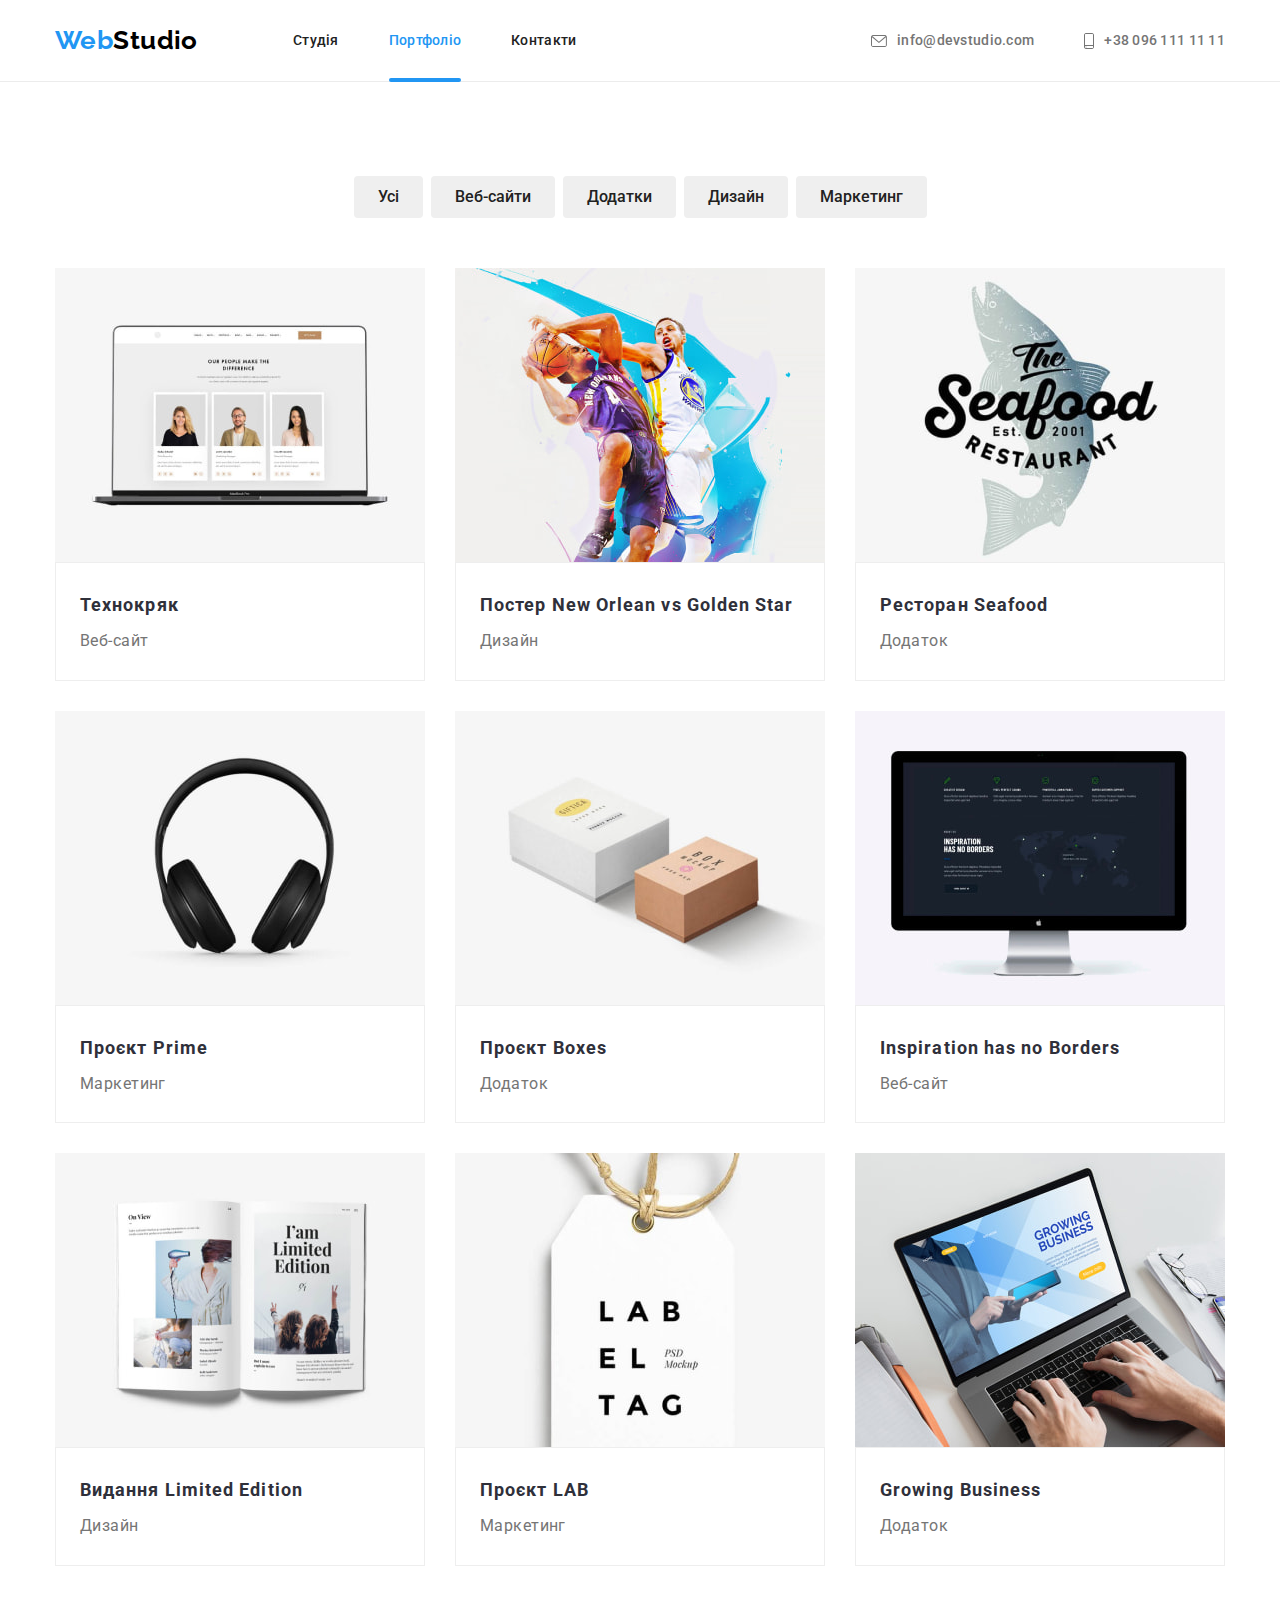
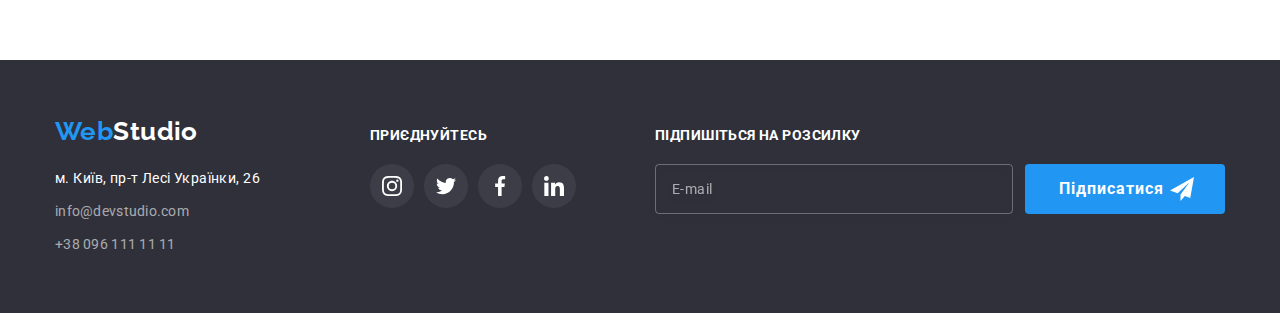
==== commit 582dd55d: "214124" ====
--- a/portfolio.html
+++ b/portfolio.html
@@ -12,7 +12,7 @@
         rel="stylesheet">
     <title>Портфоліо</title>
     <link rel="stylesheet" href="https://cdnjs.cloudflare.com/ajax/libs/modern-normalize/1.1.0/modern-normalize.css">
-    <link rel="stylesheet" href="./styles/styles.css">
+    <link rel="stylesheet" href="./css/main.min.css">
 </head>
 
 <body>
@@ -23,7 +23,8 @@
                     <a href="./index.html" class="header__logo">Web<span class="header__logostudio">Studio</span></a>
                     <ul class="header__nav">
                         <li class="item"><a href="./index.html" class="header__link">Студія</a></li>
-                        <li class="item"><a href="./portfolio.html" class="header__link header__current">Портфоліо</a></li>
+                        <li class="item"><a href="./portfolio.html" class="header__link header__current">Портфоліо</a>
+                        </li>
                         <li class="item"><a href="./index.html" class="header__link">Контакти</a></li>
                     </ul>
                     <ul class="header__list">
@@ -32,8 +33,8 @@
                                     <use href="./images/icons.svg#.iconletter"></use>
                                 </svg> info@devstudio.com</a>
                         </li>
-                        <li class="header__items"><a href="tel:+380961111111" class="header__contacts"><svg class="header__phone"
-                                    width="10" height="16">
+                        <li class="header__items"><a href="tel:+380961111111" class="header__contacts"><svg
+                                    class="header__phone" width="10" height="16">
                                     <use href="./images/icons.svg#.iconsmartphone"></use>
                                 </svg> +38 096 111 11 11</a></li>
                     </ul>
@@ -232,17 +233,17 @@
         </section>
     </main>
 
-    <footer>
+    <footer class="footer">
         <div class="container footer__box">
             <div>
                 <a href="./index.html" class="foooter__logo">Web<span class="foooter__logostudio">Studio</span></a>
-                <address">
+                <address>
                     <p class="footer__adress">м. Київ, пр-т Лесі Українки, 26</p>
                     <ul class="footer__contacts">
                         <li><a href="mailto:info@devstudio.com" class="footer__linked">info@devstudio.com</a></li>
                         <li><a href="tel:+380961111111" class="footer__linked">+38 096 111 11 11</a></li>
                     </ul>
-                    </address>
+                </address>
             </div>
             <div>
                 <p class="footer__text">приєднуйтесь</p>
@@ -279,7 +280,7 @@
                             </svg>
                         </button>
                     </div>
-
+    
                 </form>
             </div>
         </div>
--- a/css/main.min.css
+++ b/css/main.min.css
@@ -0,0 +1 @@
+.visually__hidden{position:absolute;width:1px;height:1px;margin:-1px;border:0;padding:0;white-space:nowrap;-webkit-clip-path:inset(100%);clip-path:inset(100%);clip:rect(0 0 0 0);overflow:hidden}html{box-sizing:border-box}*,*::before,*::after{box-sizing:inherit;list-style:none}img{display:block;max-width:100%;height:auto}.section{padding-top:94px;padding-bottom:94px}body{font-family:"Roboto",sans-serif;background-color:var(--title-primary-fon);color:var(--primary-text-color);letter-spacing:.03em;font-size:14px}:root{--primary-text-color: #212121;--title-text-color: #757575;--accent-color: #2196F3;--title-primary-fon: #FFFFFF;--fon-teamm: #F5F4FA;--fon-logostudio: #000000;--background-color: #2F303A;--button-active: #188CE8;--contacts-footer: #FFFFFF99;--border-color: rgba(255, 255, 255, 0);--header-portfolio: #ECECEC;--border-portfolio: #EEEEEE;--background-hero: #C4C4C4;--border-klient-color: #AFB1B8;--work-img-title-color: rgba(47, 48, 58, 80%);--portfolio-animation: rgba(33, 150, 243, 90%);--background-color-shadov: rgba(0, 0, 0, 0.25);--modal-border-color: rgba(33, 33, 33, 0.2);--placeholder-color: rgba(117, 117, 117, 0.5);--footer-placeholder-color: rgba(255, 255, 255, 0.6);--modal-input-contract-color: rgba(33, 150, 243, 1)}h1,h2,h3,p{margin-top:0%;margin-bottom:0%}ul{-webkit-padding-start:0px;padding-inline-start:0px;margin:0}a{text-decoration:none}.container{width:1200px;margin-left:auto;margin-right:auto;padding:0px 15px}.button{cursor:pointer;color:var(--button-color);font-weight:500;font-size:16px;line-height:1.6;font-Family:"Roboto",sans-serif;border-radius:4px;border-color:var(--border-color);padding:6px 22px;transition-property:color,background-color,box-shadow;transition-duration:250ms;transition-timing-function:cubic-bezier(0.4, 0, 0.2, 1)}.button:hover,.button:focus,.button:active{color:var(--title-primary-fon);background-color:var(--accent-color);box-shadow:0 4px 4px var(--background-color-shadov)}.portfolio__nav{display:flex;justify-content:center;margin-top:0;margin-bottom:50px}.portfolio__item{display:block}.portfolio__item:not(:last-child){margin-right:8px}.portfolio{display:flex;flex-wrap:wrap}.portfolio__elements{width:370px;margin-right:30px;margin-bottom:30px;transition-property:box-shadow;transition-duration:250ms;transition-timing-function:cubic-bezier(0.4, 0, 0.2, 1)}.portfolio__elements:hover,.portfolio__elements:focus{box-shadow:0 4px 4px var(--background-color-shadov)}.portfolio__elements:nth-last-child(-n+3){margin-bottom:0px}.portfolio__elements:nth-child(3n){margin-right:0}.portfolio__text{padding:24px;border:1px solid var(--border-portfolio)}.portfolio__title{font-weight:700;font-size:18px;line-height:2;letter-spacing:.06em;color:var(--background-color)}.portfolio__subtitle{color:var(--title-text-color);font-size:16px;line-height:1.8}.portfolio__items:not(:last-child){margin-bottom:4px}.portfolio__relative{position:relative;overflow:hidden}.portfolio__absolute{position:absolute;top:0;left:0;width:370px;height:294px;background-color:var(--portfolio-animation);transform:translatey(100%);transition:transform 250ms ease}.portfolio__absolute>h3{font-weight:400;font-size:18px;line-height:1.5;color:var(--title-primary-fon);margin:63px 24px}.portfolio__elements:hover .portfolio__absolute{transform:translatex(0)}.backdrop{position:fixed;top:0;left:0;width:100%;height:100%;background-color:var(--background-color-shadov);opacity:1;transition:opacity 250ms cubic-bezier(0.4, 0, 0.2, 1)}.is-hidden{opacity:0;pointer-events:none}.is-hidden .modal{transform:translate(-50%, -50%) scale(1)}.modal{position:absolute;top:50%;left:50%;width:530px;height:581px;padding:40px;border-radius:4px;background-color:var(--title-primary-fon);box-shadow:0 4px 4px var(--background-color-shadov);transform:translate(-50%, -50%) scale(1);transition:transform 250ms cubic-bezier(0.4, 0, 0.2, 1)}.modal__close{width:100%;height:100%}.modal__button{position:absolute;top:1.5%;left:93%;width:30px;height:30px;background-color:#fff;border-radius:50%;border:1px solid rgba(0,0,0,.1);cursor:pointer}.modal__button:hover,.modal__button:focus{fill:var(--accent-color)}.modal__title{font-weight:700;font-size:20px;line-height:1.2;text-align:center;margin-bottom:12px}.modal__input{width:100%;height:40px;border:1px solid var(--modal-border-color);border-radius:4px;padding-top:11px;padding-bottom:11px;padding-left:42px;cursor:pointer;outline:none;transition-duration:250ms;transition-timing-function:cubic-bezier(0.4, 0, 0.2, 1)}.modal__input:hover~svg,.modal__input:focus~svg{fill:#188ce8}.modal__textarea{width:100%;height:120px;border:1px solid var(--modal-border-color);border-radius:4px;padding:12px 16px;resize:none;cursor:pointer;outline:none;margin-bottom:20px;transition-duration:250ms;transition-timing-function:cubic-bezier(0.4, 0, 0.2, 1)}.modal__textarea:hover,.modal__textarea:focus{border-color:var(--accent-color)}.modal__textarea::-moz-placeholder{font-weight:400;font-size:12px;line-height:1.2;letter-spacing:.01em;color:var(--placeholder-color)}.modal__textarea:-ms-input-placeholder{font-weight:400;font-size:12px;line-height:1.2;letter-spacing:.01em;color:var(--placeholder-color)}.modal__textarea::placeholder{font-weight:400;font-size:12px;line-height:1.2;letter-spacing:.01em;color:var(--placeholder-color)}.modal__group{margin-bottom:10px}.modal__group label{display:block;margin-bottom:4px;font-size:12px;line-height:1.2;letter-spacing:.01em;text-align:left;color:var(--title-text-color)}.modal__comment{margin-bottom:0}.modal__icon{position:absolute;width:18px;height:18px;top:50%;left:12px;transform:translateY(-50%);transition-duration:250ms;transition-timing-function:cubic-bezier(0.4, 0, 0.2, 1)}.modal__wrapper{position:relative}.modal__label{display:flex;justify-content:center;align-items:center;font-weight:400;font-size:14px;line-height:1.7;letter-spacing:.03em;margin-bottom:30px;color:#757575}.modal__chek{display:inline-flex;width:16px;height:15px;border:2px solid var(--primary-text-color);border-radius:2px;margin-right:10px}.checkbox:checked+.modal__chek{border-color:rgba(0,0,0,0);background-image:url(../images/check.svg);background-size:contain;background-origin:border-box;background-repeat:no-repeat;background-position:center}.modal__contract{font-weight:400;font-size:14px;line-height:1.7;letter-spacing:.03em;color:var(--modal-input-contract-color);-webkit-text-decoration-line:underline;text-decoration-line:underline;cursor:pointer}.modal_submit{cursor:pointer;color:var(--title-primary-fon);background-color:var(--accent-color);letter-spacing:.06em;font-weight:700;font-size:16px;line-height:1.8;font-Family:"Roboto",sans-serif;display:flex;min-width:200px;height:50px;border-radius:4px;text-align:center;padding:10px 52px;border:none;margin:auto;transition-property:background-color;transition-duration:250ms;transition-timing-function:cubic-bezier(0.4, 0, 0.2, 1)}.modal_submit:hover,.modal_submit:focus,.modal_submit:active{background-color:var(--button-active);box-shadow:0 4px 4px var(--background-color-shadov)}.footer{background-color:var(--background-color);padding-top:56px;padding-bottom:56px}.footer__box{display:flex;align-items:baseline;justify-content:space-between}.footer__adress{color:var(--title-primary-fon);line-height:1.7;display:block;margin-bottom:9px;font-style:normal}.footer__contacts{text-decoration:none;color:var(--title-text-color);line-height:1.2;letter-spacing:.02em;margin-top:0;margin-bottom:0;font-style:normal}.footer__contacts li:not(:last-child){margin-bottom:9px}.footer__linked{text-decoration:none;color:var(--contacts-footer);line-height:1.7}.foooter__logo{text-decoration:none;font-family:"Raleway",sans-serif;color:var(--accent-color);font-weight:700;font-size:26px;line-height:1.2;margin-right:93px;display:flex;margin-bottom:20px}.foooter__logostudio{color:var(--title-primary-fon)}.footer__list{display:flex;justify-content:center;align-items:center;gap:10px}.footer__items{width:44px;height:44px}.footer__soc{fill:var(--title-primary-fon)}.footer__link{width:100%;height:100%;display:flex;background-color:rgba(255,255,255,.0666666667);border-radius:50%;justify-content:center;align-items:center;transition-duration:250ms;transition-timing-function:cubic-bezier(0.4, 0, 0.2, 1)}.footer__link:hover,.footer__link:focus{background-color:var(--accent-color)}.footer__text{color:var(--title-primary-fon);font-weight:700;font-size:14px;line-height:1.2;margin-bottom:20px;text-transform:uppercase;display:inline-block}.footer__form{display:flex}.footer__input{display:flex;align-items:center;justify-content:center;width:358px;height:50px;background:rgba(0,0,0,0);padding:15px 16px;border:1px solid rgba(255,255,255,.3);filter:drop-shadow(0px 4px 4px rgba(0, 0, 0, 0.15));border-radius:4px;outline:none;cursor:pointer}.footer__input:focus,.footer__input:hover{color:var(--footer-placeholder-color)}.footer__input::-moz-placeholder{width:47px;height:20px;letter-spacing:.03em;color:var(--footer-placeholder-color)}.footer__input:-ms-input-placeholder{width:47px;height:20px;letter-spacing:.03em;color:var(--footer-placeholder-color)}.footer__input::placeholder{width:47px;height:20px;letter-spacing:.03em;color:var(--footer-placeholder-color)}.footer__button{cursor:pointer;color:var(--title-primary-fon);background-color:var(--accent-color);letter-spacing:.06em;font-weight:700;font-size:16px;line-height:1.9;font-Family:"Roboto",sans-serif;min-width:200px;height:50px;border-radius:4px;text-align:center;padding:10px 24px 10px 34px;border:none;margin-left:12px;display:flex;align-items:center;justify-content:center;transition-property:background-color;transition-duration:250ms;transition-timing-function:cubic-bezier(0.4, 0, 0.2, 1)}.footer__button:hover,.footer__button:focus,.footer__button:active{background-color:var(--button-active)}.footer__icon{width:24px;height:24px;fill:currentColor;margin:auto}.klient__title{font-weight:700;font-size:36px;line-height:1.2;text-align:center;margin-top:0;margin-bottom:50px}.klient__list{display:flex;justify-content:center;align-items:center;gap:30px;-webkit-padding-start:0px;padding-inline-start:0px}.klient__items{width:170px;height:92px;border:1px solid var(--border-klient-color);border-radius:4px;transition-property:border-color;transition-duration:250ms;transition-timing-function:cubic-bezier(0.4, 0, 0.2, 1)}.klient__items:hover,.klient__items:focus{fill:var(--accent-color);border-color:var(--accent-color)}.klient__link{width:100%;height:100%;display:flex;justify-content:center;align-items:center;padding:16px 32px;fill:var(--border-klient-color);transition-duration:250ms;transition-timing-function:cubic-bezier(0.4, 0, 0.2, 1)}.klient__link:hover,.klient__link:focus{fill:var(--accent-color);border-color:var(--accent-color)}.team__name{font-weight:700;font-size:36px;line-height:1.2;text-align:center;margin-top:0;margin-bottom:50px}.team__section{background-color:var(--fon-teamm)}.team{display:flex;gap:30px;-webkit-padding-start:0px;padding-inline-start:0px}.team__text{padding-top:30px;padding-bottom:30px;background-color:#fff;border-bottom-left-radius:4px;border-bottom-right-radius:4px}.team__title{font-weight:500;font-size:16px;line-height:1.2;text-align:center;margin-top:0;margin-bottom:10px}.team__subtitle{color:var(--title-text-color);font-size:16px;line-height:1.2;text-align:center;margin-top:0;margin-bottom:16px}.team__socials{display:flex;justify-content:center;align-items:center;gap:10px}.team__items{width:44px;height:44px;justify-content:center}.team__link{width:100%;height:100%;display:flex;border-radius:50%;justify-content:center;align-items:center;color:var(--border-klient-color);transition-duration:250ms;transition-timing-function:cubic-bezier(0.4, 0, 0.2, 1)}.team__card{width:270px;height:428px;box-shadow:0 4px 4px var(--background-color-shadov);border-radius:4px}.team__link:hover,.team__link:focus{background-color:var(--accent-color);color:#fff}.team__icons{fill:currentColor}.work{display:flex;gap:30px;-webkit-padding-start:0px;padding-inline-start:0px}.work__title{font-weight:700;font-size:36px;line-height:1.2;text-align:center;margin-top:0;margin-bottom:50px}.work__name{display:flex;color:var(--title-primary-fon);font-weight:700;font-size:14px;line-height:1.2;text-align:center;justify-content:center;align-items:center;text-transform:uppercase}.work__list{position:relative;display:block}.work__box{position:absolute;display:flex;top:76%;right:0%;width:370px;height:70px;text-align:center;justify-content:center;background-color:var(--work-img-title-color)}.features{display:flex}.features__box:not(:first-child){margin-left:30px}.features__block{display:flex;width:270px;height:120px;justify-content:center;border-radius:4px;background-color:var(--fon-teamm);margin-bottom:30px}.features__icon{margin:25px 100px}.features__subtitle{color:var(--title-text-color);line-height:1.7;margin-top:0;margin-bottom:0}.features__title{font-weight:700;line-height:1.2;font-size:14px;margin-top:0;margin-bottom:10px}.hero{max-width:1600px;height:600px;margin-left:auto;margin-right:auto;text-align:center;padding-top:200px;padding-bottom:200px;background-image:linear-gradient(rgba(47, 48, 58, 0.4), rgba(47, 48, 58, 0.4)),url("../images/hero.jpg");background-repeat:no-repeat;background-position:center;background-size:cover;background-color:var(--background-hero)}.hero__title{color:var(--title-primary-fon);letter-spacing:.06em;text-align:center;font-weight:900;font-size:44px;line-height:1.3;margin-top:0%;margin-bottom:30px}.hero__button{cursor:pointer;color:var(--title-primary-fon);background-color:var(--accent-color);letter-spacing:.06em;font-weight:700;font-size:16px;line-height:1.8;font-Family:"Roboto",sans-serif;display:inline-block;min-width:216px;height:50px;border-radius:4px;text-align:center;padding:10px 32px;border:none;transition-property:background-color;transition-duration:250ms;transition-timing-function:cubic-bezier(0.4, 0, 0.2, 1)}.hero__button:focus,.hero__button:hover,.hero__button:active{background-color:var(--button-active)}.header__logo{text-decoration:none;font-family:"Raleway",sans-serif;color:var(--accent-color);font-weight:700;font-size:26px;line-height:1.2;margin-right:93px;width:145px;padding-top:25px;padding-bottom:25px;display:flex}.header__logostudio{color:var(--fon-logostudio)}.header__link.header__current{color:var(--accent-color)}.header__portfolio{border-bottom:1px solid var(--header-portfolio)}.header{width:1200px;margin-left:auto;margin-right:auto;padding:0px 15px}.header__container{display:flex;align-items:center}.header__list{display:flex;margin-left:auto;margin-bottom:0;margin-top:0;align-items:center}.header__contacts{text-decoration:none;color:var(--title-text-color);font-weight:500;line-height:1.2;letter-spacing:.02em;padding-top:32px;padding-bottom:32px;display:flex;align-items:center;transition-duration:250ms;transition-timing-function:cubic-bezier(0.4, 0, 0.2, 1)}.header__list .header__items:not(:last-child){margin-right:50px}.header__nav{display:flex;list-style:none;margin:0}.header__nav .item:not(:last-child){margin-right:50px}.header__nav .header__link:hover,.header__nav .header__link:focus,.header__list .header__contacts:hover,.header__list .header__contacts:focus{color:var(--accent-color)}.header__link{color:var(--primary-text-color);text-decoration:none;font-size:14px;line-height:1.2;font-weight:500;letter-spacing:.02em;display:block;padding-top:32px;padding-bottom:32px;transition-property:color;transition-duration:250ms;transition-timing-function:cubic-bezier(0.4, 0, 0.2, 1)}.header__link.header__current{position:relative}.header__current::after{content:"";position:absolute;left:0;bottom:0;border-radius:2px;display:block;width:100%;height:4px;background-color:var(--accent-color);transform:translateY(1px)}.header__phone{width:10px;height:16px;margin-right:10px;fill:currentColor;border-radius:2px;display:inline-flex;transition-property:box-shadow;transition-duration:250ms;transition-timing-function:cubic-bezier(0.4, 0, 0.2, 1)}.header__letter{width:16px;height:12px;margin-right:10px;fill:currentColor;border-radius:2px;display:inline-flex;transition-property:box-shadow;transition-duration:250ms;transition-timing-function:cubic-bezier(0.4, 0, 0.2, 1)}.header__contacts:hover>.header__letter,.header__contacts:focus>.header__letter,.header__contacts:hover>.header__phone,.header__contacts:focus>.header__phone{box-shadow:0 4px 4px var(--background-color-shadov)}/*# sourceMappingURL=main.min.css.map */